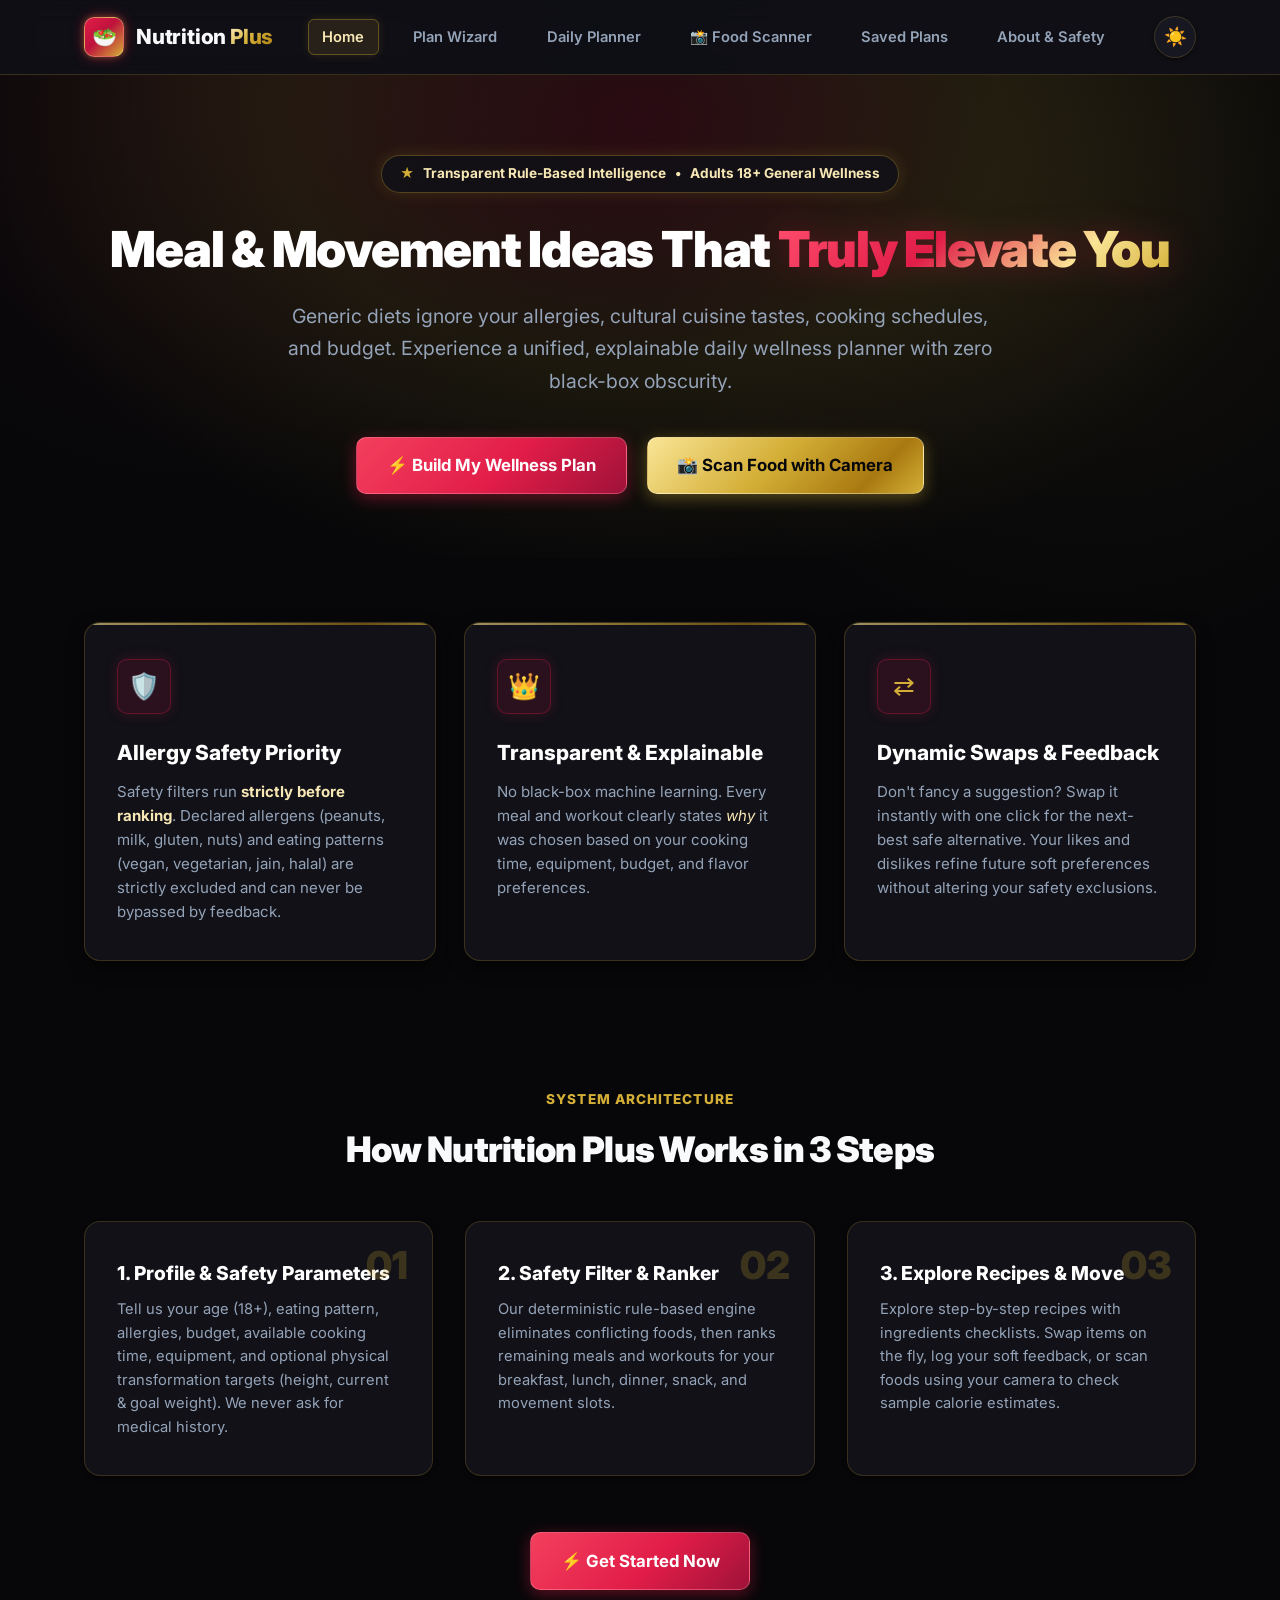
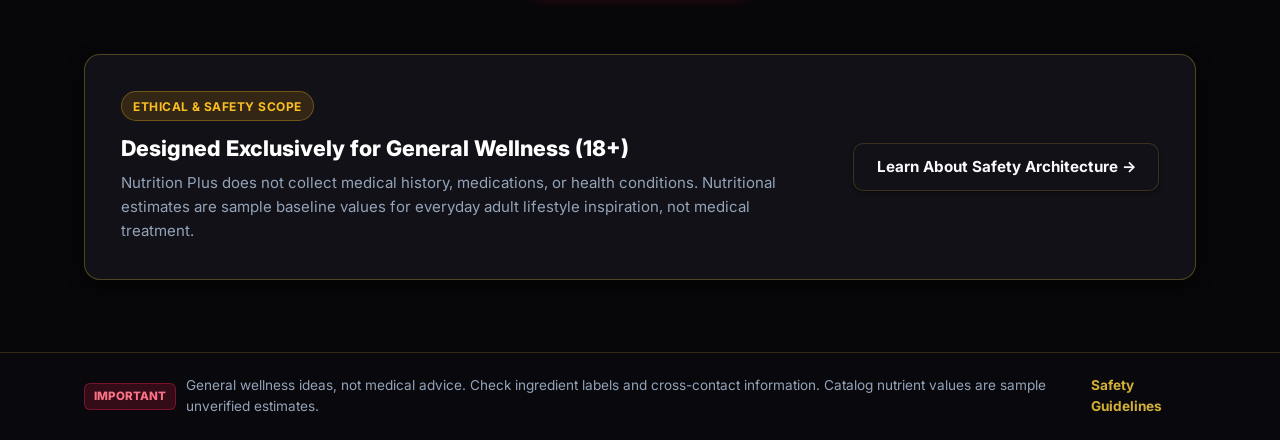
==== frontend/index.html @ f789b525 "Initial commit" ====
<!DOCTYPE html>
<html lang="en" data-theme="dark">
<head>
  <meta charset="UTF-8">
  <meta name="viewport" content="width=device-width, initial-scale=1.0">
  <meta name="description" content="Nutrition Plus: Luxury rule-based personalised nutrition and fitness recommendation system for adults 18+ general wellness.">
  <title>Nutrition Plus | AI-Based Nutrition & Fitness Recommendations</title>
  <script>
    // Immediate Theme Initialization (Prevents flash of light theme)
    (function() {
      var savedTheme = localStorage.getItem("nutrition_plus_theme") || "dark";
      document.documentElement.setAttribute("data-theme", savedTheme);
    })();
  </script>
  <link rel="stylesheet" href="css/styles.css">
  <link rel="stylesheet" href="css/responsive.css">
  <link rel="preconnect" href="https://fonts.googleapis.com">
  <link rel="preconnect" href="https://fonts.gstatic.com" crossorigin>
  <link href="https://fonts.googleapis.com/css2?family=Inter:wght@400;500;600;700;800;900&display=swap" rel="stylesheet">
</head>
<body>
  <!-- Header / Navigation -->
  <header class="navbar">
    <div class="container nav-container">
      <a href="index.html" class="logo-wrap">
        <div class="logo-badge">🥗</div>
        <span>Nutrition <span class="logo-text-accent">Plus</span></span>
      </a>

      <ul class="nav-links" id="nav-links">
        <li><a href="index.html" class="nav-link active">Home</a></li>
        <li><a href="profile.html" class="nav-link">Plan Wizard</a></li>
        <li><a href="results.html" class="nav-link">Daily Planner</a></li>
        <li><a href="scanner.html" class="nav-link">📸 Food Scanner</a></li>
        <li><a href="saved.html" class="nav-link">Saved Plans</a></li>
        <li><a href="about.html" class="nav-link">About & Safety</a></li>
      </ul>

      <div class="nav-actions">
        <button id="theme-toggle" class="btn-theme-toggle" onclick="window.toggleTheme && window.toggleTheme()" title="Toggle Night/Day Mode" aria-label="Toggle Night Mode">☀️</button>
        <button id="hamburger-btn" class="hamburger-btn" aria-label="Toggle navigation" aria-expanded="false">☰</button>
      </div>
    </div>
  </header>

  <main>
    <!-- Hero Section -->
    <section class="hero">
      <div class="container">
        <div class="hero-pill">
          <span style="color: var(--gold);">★</span>
          <span>Transparent Rule-Based Intelligence</span> • 
          <span style="color: var(--gold-light);">Adults 18+ General Wellness</span>
        </div>
        <h1 class="hero-title">
          Meal & Movement Ideas That <span>Truly Elevate You</span>
        </h1>
        <p class="hero-subtitle">
          Generic diets ignore your allergies, cultural cuisine tastes, cooking schedules, and budget. 
          Experience a unified, explainable daily wellness planner with zero black-box obscurity.
        </p>
        <div class="hero-cta-group">
          <a href="profile.html" class="btn btn-primary btn-lg" id="btn-hero-build">
            ⚡ Build My Wellness Plan
          </a>
          <a href="scanner.html" class="btn btn-accent btn-lg">
            📸 Scan Food with Camera
          </a>
        </div>
      </div>
    </section>

    <!-- Key Principles / Features Grid -->
    <section class="container">
      <div class="features-grid">
        <div class="feature-card">
          <div class="feature-icon">🛡️</div>
          <h2 class="feature-title">Allergy Safety Priority</h2>
          <p class="feature-desc">
            Safety filters run <strong style="color: var(--gold-light);">strictly before ranking</strong>. Declared allergens (peanuts, milk, gluten, nuts) 
            and eating patterns (vegan, vegetarian, jain, halal) are strictly excluded and can never be bypassed by feedback.
          </p>
        </div>

        <div class="feature-card">
          <div class="feature-icon">👑</div>
          <h2 class="feature-title">Transparent & Explainable</h2>
          <p class="feature-desc">
            No black-box machine learning. Every meal and workout clearly states <em style="color: var(--gold-light);">why</em> it was chosen 
            based on your cooking time, equipment, budget, and flavor preferences.
          </p>
        </div>

        <div class="feature-card">
          <div class="feature-icon">⇄</div>
          <h2 class="feature-title">Dynamic Swaps & Feedback</h2>
          <p class="feature-desc">
            Don't fancy a suggestion? Swap it instantly with one click for the next-best safe alternative. 
            Your likes and dislikes refine future soft preferences without altering your safety exclusions.
          </p>
        </div>
      </div>
    </section>

    <!-- How It Works Section -->
    <section class="how-it-works">
      <div class="container">
        <div class="section-tag">System Architecture</div>
        <h2 class="section-title">How Nutrition Plus Works in 3 Steps</h2>

        <div class="steps-grid">
          <div class="step-card">
            <span class="step-number">01</span>
            <h3 class="step-title">1. Profile & Safety Parameters</h3>
            <p class="step-desc">
              Tell us your age (18+), eating pattern, allergies, budget, available cooking time, equipment, 
              and optional physical transformation targets (height, current & goal weight). We never ask for medical history.
            </p>
          </div>

          <div class="step-card">
            <span class="step-number">02</span>
            <h3 class="step-title">2. Safety Filter & Ranker</h3>
            <p class="step-desc">
              Our deterministic rule-based engine eliminates conflicting foods, then ranks remaining meals and 
              workouts for your breakfast, lunch, dinner, snack, and movement slots.
            </p>
          </div>

          <div class="step-card">
            <span class="step-number">03</span>
            <h3 class="step-title">3. Explore Recipes & Move</h3>
            <p class="step-desc">
              Explore step-by-step recipes with ingredients checklists. Swap items on the fly, 
              log your soft feedback, or scan foods using your camera to check sample calorie estimates.
            </p>
          </div>
        </div>

        <div style="margin-top: 3.5rem;">
          <a href="profile.html" class="btn btn-primary btn-lg">⚡ Get Started Now</a>
        </div>
      </div>
    </section>

    <!-- Scope & Boundary Card -->
    <section class="container" style="margin-bottom: 4.5rem;">
      <div style="background: var(--bg-card); border: 1px solid var(--gold-border); border-radius: var(--radius-lg); padding: 2.25rem; display: flex; align-items: center; justify-content: space-between; flex-wrap: wrap; gap: 1.5rem; box-shadow: var(--shadow-md);">
        <div>
          <span class="badge badge-warning" style="margin-bottom: 0.6rem;">Ethical & Safety Scope</span>
          <h3 style="font-size: 1.35rem; font-weight: 800; margin-bottom: 0.35rem; color: #ffffff;">
            Designed Exclusively for General Wellness (18+)
          </h3>
          <p style="color: var(--text-muted); font-size: 0.94rem; max-width: 680px; line-height: 1.6;">
            Nutrition Plus does not collect medical history, medications, or health conditions. 
            Nutritional estimates are sample baseline values for everyday adult lifestyle inspiration, not medical treatment.
          </p>
        </div>
        <a href="about.html" class="btn btn-secondary">Learn About Safety Architecture →</a>
      </div>
    </section>
  </main>

  <!-- Persistent Mandatory Disclaimer Footer -->
  <footer class="disclaimer-banner">
    <div class="container disclaimer-content">
      <div class="disclaimer-text">
        <span class="disclaimer-badge">IMPORTANT</span>
        <span>General wellness ideas, not medical advice. Check ingredient labels and cross-contact information. Catalog nutrient values are sample unverified estimates.</span>
      </div>
      <div>
        <a href="about.html" style="color: var(--gold); text-decoration: none; font-weight: 700;">Safety Guidelines</a>
      </div>
    </div>
  </footer>

  <script type="module">
    import { initThemeToggle, initMobileNav } from "./js/utils.js";
    initThemeToggle();
    initMobileNav();
  </script>
</body>
</html>
---- frontend/css/styles.css ----
/* ==========================================================================
   Nutrition Plus - Luxury Dark & Royal Design System
   Palette: Obsidian Black, Crimson Red, and Metallic Old Gold
   WCAG 2.1 AA Compliant • High Performance • Attractive Visual Hierarchy
   ========================================================================== */

:root {
  /* ========================================================================
     DEFAULT: DARK / OBSIDIAN ROYAL MODE (Black, Red & Metallic Old Gold)
     ======================================================================== */
  --bg-main: #070709;             /* True deep obsidian black */
  --bg-card: #111117;             /* Rich dark carbon surface */
  --bg-subtle: #171722;           /* Layered surface */
  --bg-elevated: #1e1e2b;         /* Elevated modal / dropdown */
  --bg-glass: rgba(17, 17, 23, 0.88);

  --text-main: #f8fafc;           /* Crisp bright text */
  --text-muted: #94a3b8;          /* Slate 400 */
  --text-light: #64748b;          /* Slate 500 */
  --text-inverse: #070709;

  /* Red Accents (Ruby / Crimson) */
  --primary: #e11d48;             /* Vibrant crimson ruby */
  --primary-hover: #f43f5e;
  --primary-dark: #be123c;
  --primary-light: rgba(225, 29, 72, 0.16);
  --primary-glow: rgba(225, 29, 72, 0.38);
  --red-gradient: linear-gradient(135deg, #f43f5e 0%, #e11d48 55%, #9f1239 100%);

  /* Metallic Old Gold Accents (Antique / Burnished Imperial Gold) */
  --gold: #d4af37;                /* Authentic metallic old gold */
  --gold-light: #f7e7b4;          /* Champagne gold shimmer */
  --gold-dark: #997e33;           /* Burnished bronze gold */
  --gold-bg: rgba(212, 175, 55, 0.12);
  --gold-border: rgba(212, 175, 55, 0.32);
  --gold-glow: rgba(212, 175, 55, 0.28);
  --gold-gradient: linear-gradient(135deg, #fae596 0%, #d4af37 45%, #a87910 80%, #d4af37 100%);
  --gold-text-gradient: linear-gradient(135deg, #fff2c6 0%, #d4af37 50%, #aa7c11 100%);

  --accent: #d4af37;
  --accent-hover: #e5c158;
  --accent-light: rgba(212, 175, 55, 0.15);

  /* Hairline Borders */
  --border: rgba(212, 175, 55, 0.2);
  --border-subtle: rgba(255, 255, 255, 0.08);
  --border-focus: #d4af37;

  /* Status Colors */
  --success: #22c55e;
  --success-bg: rgba(34, 197, 94, 0.15);
  --warning: #f59e0b;
  --warning-bg: rgba(245, 158, 11, 0.15);
  --danger: #ef4444;
  --danger-bg: rgba(239, 68, 68, 0.15);
  --info: #38bdf8;
  --info-bg: rgba(56, 189, 248, 0.15);

  /* Typography */
  --font-sans: 'Inter', -apple-system, BlinkMacSystemFont, 'Segoe UI', Roboto, Helvetica, Arial, sans-serif;
  --font-mono: ui-monospace, SFMono-Regular, Menlo, Monaco, Consolas, monospace;

  /* Shadows & Glows */
  --shadow-sm: 0 2px 4px rgba(0, 0, 0, 0.4);
  --shadow-md: 0 6px 16px rgba(0, 0, 0, 0.55), 0 0 1px rgba(212, 175, 55, 0.2);
  --shadow-lg: 0 12px 28px rgba(0, 0, 0, 0.7), 0 0 15px rgba(225, 29, 72, 0.15);
  --shadow-xl: 0 20px 40px rgba(0, 0, 0, 0.8), 0 0 25px rgba(212, 175, 55, 0.18);

  --radius-sm: 6px;
  --radius-md: 10px;
  --radius-lg: 16px;
  --radius-full: 9999px;

  --transition-fast: 0.15s ease;
  --transition-normal: 0.25s ease;
}

/* ========================================================================
   LIGHT / ROYAL ALABASTER MODE (Toggle state)
   ======================================================================== */
[data-theme="light"] {
  --bg-main: #f8f6f0;             /* Alabaster cream */
  --bg-card: #ffffff;
  --bg-subtle: #f1ebe1;           /* Warm champagne mist */
  --bg-elevated: #ffffff;
  --bg-glass: rgba(255, 255, 255, 0.92);

  --text-main: #0f1015;           /* Obsidian black text */
  --text-muted: #57534e;          /* Warm stone gray */
  --text-light: #78716c;
  --text-inverse: #ffffff;

  --primary: #dc2626;             /* Crimson red */
  --primary-hover: #b91c1c;
  --primary-dark: #991b1b;
  --primary-light: #fee2e2;
  --primary-glow: rgba(220, 38, 38, 0.22);
  --red-gradient: linear-gradient(135deg, #ef4444 0%, #dc2626 55%, #991b1b 100%);

  --gold: #997e33;                /* Antique bronze gold */
  --gold-light: #fbf5e5;
  --gold-dark: #6e581c;
  --gold-bg: rgba(153, 126, 51, 0.1);
  --gold-border: rgba(153, 126, 51, 0.35);
  --gold-glow: rgba(153, 126, 51, 0.2);
  --gold-gradient: linear-gradient(135deg, #dfc067 0%, #997e33 60%, #6e581c 100%);
  --gold-text-gradient: linear-gradient(135deg, #b8860b 0%, #997e33 60%, #6e581c 100%);

  --accent: #997e33;
  --accent-hover: #806822;
  --accent-light: rgba(153, 126, 51, 0.12);

  --border: rgba(153, 126, 51, 0.25);
  --border-subtle: #e5e0d3;
  --border-focus: #997e33;

  --shadow-sm: 0 1px 3px rgba(0, 0, 0, 0.08);
  --shadow-md: 0 4px 12px rgba(0, 0, 0, 0.08), 0 0 1px rgba(153, 126, 51, 0.2);
  --shadow-lg: 0 10px 24px rgba(0, 0, 0, 0.1);
}

/* Base Resets */
*, *::before, *::after {
  box-sizing: border-box;
  margin: 0;
  padding: 0;
}

html {
  font-size: 16px;
  scroll-behavior: smooth;
  background-color: var(--bg-main);
}

body {
  font-family: var(--font-sans);
  background-color: var(--bg-main);
  color: var(--text-main);
  line-height: 1.6;
  min-height: 100vh;
  display: flex;
  flex-direction: column;
  transition: background-color var(--transition-normal), color var(--transition-normal);
  background-image: 
    radial-gradient(circle at 15% 10%, rgba(225, 29, 72, 0.05), transparent 30%),
    radial-gradient(circle at 85% 25%, rgba(212, 175, 55, 0.05), transparent 35%);
  background-attachment: fixed;
}

/* Accessibility */
:focus-visible {
  outline: 2px solid var(--gold);
  outline-offset: 3px;
}

@media (prefers-reduced-motion: reduce) {
  * {
    animation-duration: 0.01ms !important;
    animation-iteration-count: 1 !important;
    transition-duration: 0.01ms !important;
  }
}

/* Layout Container */
.container {
  width: 100%;
  max-width: 1160px;
  margin: 0 auto;
  padding: 0 1.5rem;
}

/* ==========================================================================
   Navigation Bar (Obsidian Glass + Old Gold Hairline)
   ========================================================================== */
.navbar {
  position: sticky;
  top: 0;
  z-index: 100;
  background: var(--bg-glass);
  border-bottom: 1px solid var(--border);
  backdrop-filter: blur(14px);
  -webkit-backdrop-filter: blur(14px);
}

.nav-container {
  display: flex;
  align-items: center;
  justify-content: space-between;
  height: 4.6rem;
}

.logo-wrap {
  display: flex;
  align-items: center;
  gap: 0.75rem;
  text-decoration: none;
  color: var(--text-main);
  font-weight: 800;
  font-size: 1.3rem;
  letter-spacing: -0.01em;
}

.logo-badge {
  background: linear-gradient(135deg, #e11d48 0%, #be123c 45%, #d4af37 100%);
  color: #ffffff;
  width: 2.5rem;
  height: 2.5rem;
  border-radius: var(--radius-md);
  display: flex;
  align-items: center;
  justify-content: center;
  font-size: 1.25rem;
  box-shadow: 0 0 14px rgba(225, 29, 72, 0.45), 0 0 6px rgba(212, 175, 55, 0.4);
  border: 1px solid rgba(250, 229, 150, 0.4);
}

.logo-text-accent {
  background: var(--gold-text-gradient);
  -webkit-background-clip: text;
  -webkit-text-fill-color: transparent;
}

.nav-links {
  display: flex;
  align-items: center;
  gap: 1.25rem;
  list-style: none;
}

.nav-link {
  text-decoration: none;
  color: var(--text-muted);
  font-weight: 600;
  font-size: 0.92rem;
  padding: 0.5rem 0.85rem;
  border-radius: var(--radius-sm);
  border: 1px solid transparent;
  transition: all var(--transition-fast);
}

.nav-link:hover {
  color: #ffffff;
  background: rgba(225, 29, 72, 0.12);
  border-color: rgba(225, 29, 72, 0.25);
}

.nav-link.active {
  color: var(--gold-light);
  background: rgba(212, 175, 55, 0.12);
  border-color: rgba(212, 175, 55, 0.35);
  box-shadow: 0 0 10px rgba(212, 175, 55, 0.15);
}

.nav-actions {
  display: flex;
  align-items: center;
  gap: 0.75rem;
}

.btn-theme-toggle {
  background: var(--bg-subtle);
  border: 1px solid var(--border);
  color: var(--gold);
  width: 2.6rem;
  height: 2.6rem;
  border-radius: var(--radius-full);
  display: flex;
  align-items: center;
  justify-content: center;
  cursor: pointer;
  font-size: 1.15rem;
  transition: all var(--transition-fast);
  box-shadow: var(--shadow-sm);
}

.btn-theme-toggle:hover {
  transform: scale(1.08);
  border-color: var(--gold);
  background: var(--gold-bg);
  box-shadow: 0 0 14px var(--gold-glow);
}

.hamburger-btn {
  display: none;
  background: none;
  border: none;
  color: var(--text-main);
  font-size: 1.7rem;
  cursor: pointer;
}

/* ==========================================================================
   Buttons (Crimson Red Primary & Metallic Old Gold Accent)
   ========================================================================== */
.btn {
  display: inline-flex;
  align-items: center;
  justify-content: center;
  gap: 0.55rem;
  font-family: inherit;
  font-size: 0.95rem;
  font-weight: 700;
  padding: 0.7rem 1.4rem;
  border-radius: var(--radius-md);
  border: 1px solid transparent;
  cursor: pointer;
  text-decoration: none;
  transition: all var(--transition-fast);
  white-space: nowrap;
}

.btn:disabled {
  opacity: 0.5;
  cursor: not-allowed;
  filter: grayscale(0.5);
}

/* Primary Button: Glowing Crimson Red */
.btn-primary {
  background: var(--red-gradient);
  color: #ffffff;
  border: 1px solid rgba(255, 255, 255, 0.2);
  box-shadow: 0 4px 16px rgba(225, 29, 72, 0.42), 0 1px 3px rgba(0, 0, 0, 0.3);
}

.btn-primary:hover:not(:disabled) {
  background: linear-gradient(135deg, #fb7185 0%, #e11d48 55%, #be123c 100%);
  box-shadow: 0 6px 22px rgba(225, 29, 72, 0.58), 0 0 10px rgba(225, 29, 72, 0.4);
  transform: translateY(-2px);
}

/* Accent Button: Burnished Metallic Old Gold */
.btn-accent {
  background: var(--gold-gradient);
  color: #070709;
  border: 1px solid rgba(255, 255, 255, 0.3);
  box-shadow: 0 4px 16px rgba(212, 175, 55, 0.38);
}

.btn-accent:hover:not(:disabled) {
  background: linear-gradient(135deg, #fff2c6 0%, #fae596 45%, #d4af37 100%);
  box-shadow: 0 6px 22px rgba(212, 175, 55, 0.55), 0 0 12px rgba(212, 175, 55, 0.4);
  transform: translateY(-2px);
}

/* Secondary Button: Dark Obsidian with Gold Hairline */
.btn-secondary {
  background: var(--bg-card);
  color: var(--text-main);
  border: 1px solid var(--border);
  box-shadow: var(--shadow-sm);
}

.btn-secondary:hover:not(:disabled) {
  background: var(--bg-subtle);
  border-color: var(--gold);
  color: var(--gold-light);
  transform: translateY(-1px);
}

/* Outline Button */
.btn-outline {
  background: transparent;
  color: var(--gold);
  border: 1px solid var(--gold);
}

.btn-outline:hover:not(:disabled) {
  background: var(--gold-bg);
  color: #ffffff;
  border-color: var(--gold-light);
  box-shadow: 0 0 12px var(--gold-glow);
}

.btn-sm {
  padding: 0.45rem 0.85rem;
  font-size: 0.85rem;
  border-radius: var(--radius-sm);
}

.btn-lg {
  padding: 0.9rem 1.85rem;
  font-size: 1.05rem;
  border-radius: var(--radius-md);
}

/* ==========================================================================
   Badges, Pills, and Highlights
   ========================================================================== */
.badge {
  display: inline-flex;
  align-items: center;
  gap: 0.35rem;
  font-size: 0.75rem;
  font-weight: 700;
  text-transform: uppercase;
  letter-spacing: 0.04em;
  padding: 0.28rem 0.7rem;
  border-radius: var(--radius-full);
}

.badge-primary { 
  background: rgba(225, 29, 72, 0.16); 
  color: #fb7185; 
  border: 1px solid rgba(225, 29, 72, 0.35); 
}

.badge-gold {
  background: var(--gold-bg);
  color: var(--gold-light);
  border: 1px solid var(--gold-border);
}

.badge-success { 
  background: var(--success-bg); 
  color: #4ade80; 
  border: 1px solid rgba(74, 222, 128, 0.3); 
}

.badge-warning { 
  background: var(--warning-bg); 
  color: #fbbf24; 
  border: 1px solid rgba(251, 191, 36, 0.3); 
}

.badge-danger { 
  background: var(--danger-bg); 
  color: #f87171; 
  border: 1px solid rgba(248, 113, 113, 0.3); 
}

.badge-neutral { 
  background: var(--bg-subtle); 
  color: var(--text-muted); 
  border: 1px solid var(--border); 
}

/* ==========================================================================
   Hero Section (Landing Page)
   ========================================================================== */
.hero {
  padding: 5rem 0 4rem;
  text-align: center;
  position: relative;
  overflow: hidden;
  background: radial-gradient(ellipse at 50% 10%, rgba(225, 29, 72, 0.16) 0%, rgba(212, 175, 55, 0.1) 40%, transparent 75%);
}

.hero-pill {
  display: inline-flex;
  align-items: center;
  gap: 0.55rem;
  background: rgba(17, 17, 23, 0.85);
  border: 1px solid var(--gold-border);
  padding: 0.45rem 1.15rem;
  border-radius: var(--radius-full);
  font-size: 0.85rem;
  font-weight: 700;
  color: var(--gold-light);
  margin-bottom: 1.75rem;
  box-shadow: 0 0 16px rgba(212, 175, 55, 0.16);
  backdrop-filter: blur(8px);
}

.hero-title {
  font-size: 3.1rem;
  font-weight: 900;
  line-height: 1.15;
  margin-bottom: 1.4rem;
  letter-spacing: -0.025em;
  color: #ffffff;
}

.hero-title span {
  background: linear-gradient(135deg, #ff4d6d 0%, #e11d48 40%, #fae596 75%, #d4af37 100%);
  -webkit-background-clip: text;
  -webkit-text-fill-color: transparent;
  filter: drop-shadow(0 0 16px rgba(225, 29, 72, 0.3));
}

.hero-subtitle {
  font-size: 1.22rem;
  color: var(--text-muted);
  max-width: 720px;
  margin: 0 auto 2.5rem;
  line-height: 1.65;
}

.hero-cta-group {
  display: flex;
  align-items: center;
  justify-content: center;
  gap: 1.25rem;
  flex-wrap: wrap;
}

/* ==========================================================================
   Feature Cards Grid (Black & Gold Trim)
   ========================================================================== */
.features-grid {
  display: grid;
  grid-template-columns: repeat(3, 1fr);
  gap: 1.75rem;
  margin: 4rem 0;
}

.feature-card {
  background: var(--bg-card);
  border: 1px solid var(--border);
  border-radius: var(--radius-lg);
  padding: 2.25rem 2rem;
  box-shadow: var(--shadow-md);
  transition: all var(--transition-normal);
  position: relative;
  overflow: hidden;
}

.feature-card::before {
  content: '';
  position: absolute;
  top: 0;
  left: 0;
  right: 0;
  height: 2px;
  background: var(--gold-gradient);
  opacity: 0.6;
}

.feature-card:hover {
  transform: translateY(-5px);
  border-color: var(--gold);
  box-shadow: var(--shadow-xl), 0 0 20px rgba(225, 29, 72, 0.18);
}

.feature-icon {
  width: 3.4rem;
  height: 3.4rem;
  background: rgba(225, 29, 72, 0.12);
  border: 1px solid rgba(225, 29, 72, 0.3);
  color: var(--gold);
  border-radius: var(--radius-md);
  display: flex;
  align-items: center;
  justify-content: center;
  font-size: 1.6rem;
  margin-bottom: 1.4rem;
  box-shadow: 0 0 14px rgba(225, 29, 72, 0.2);
}

.feature-title {
  font-size: 1.3rem;
  font-weight: 800;
  margin-bottom: 0.65rem;
  color: #ffffff;
}

.feature-desc {
  color: var(--text-muted);
  font-size: 0.94rem;
  line-height: 1.6;
}

/* ==========================================================================
   How It Works Section
   ========================================================================== */
.how-it-works {
  padding: 4rem 0;
  text-align: center;
}

.section-tag {
  font-size: 0.85rem;
  font-weight: 800;
  text-transform: uppercase;
  color: var(--gold);
  letter-spacing: 0.08em;
  margin-bottom: 0.6rem;
}

.section-title {
  font-size: 2.2rem;
  font-weight: 900;
  margin-bottom: 2.75rem;
  letter-spacing: -0.02em;
}

.steps-grid {
  display: grid;
  grid-template-columns: repeat(3, 1fr);
  gap: 2rem;
  text-align: left;
}

.step-card {
  background: var(--bg-card);
  border: 1px solid var(--border);
  border-radius: var(--radius-lg);
  padding: 2.25rem 2rem;
  position: relative;
  box-shadow: var(--shadow-sm);
  transition: all var(--transition-fast);
}

.step-card:hover {
  border-color: var(--gold);
  transform: translateY(-3px);
  box-shadow: var(--shadow-md);
}

.step-number {
  position: absolute;
  top: 1.5rem;
  right: 1.5rem;
  font-size: 2.4rem;
  font-weight: 900;
  color: rgba(212, 175, 55, 0.22);
  line-height: 1;
}

.step-title {
  font-size: 1.2rem;
  font-weight: 800;
  margin-bottom: 0.6rem;
  color: #ffffff;
}

.step-desc {
  color: var(--text-muted);
  font-size: 0.92rem;
  line-height: 1.6;
}

/* ==========================================================================
   Wizard Stepper Progress Bar
   ========================================================================== */
.wizard-header {
  margin: 3rem 0 2rem;
  text-align: center;
}

.stepper-nav {
  display: flex;
  justify-content: space-between;
  align-items: center;
  position: relative;
  max-width: 620px;
  margin: 0 auto 3rem;
}

.stepper-progress-bg {
  position: absolute;
  top: 50%;
  left: 0;
  right: 0;
  height: 4px;
  background: rgba(255, 255, 255, 0.08);
  transform: translateY(-50%);
  z-index: 1;
  border-radius: var(--radius-full);
}

.stepper-progress-fill {
  position: absolute;
  top: 50%;
  left: 0;
  height: 4px;
  background: var(--red-gradient);
  box-shadow: 0 0 12px rgba(225, 29, 72, 0.6);
  transform: translateY(-50%);
  z-index: 2;
  transition: width var(--transition-normal);
  border-radius: var(--radius-full);
}

.step-dot {
  position: relative;
  z-index: 3;
  width: 2.4rem;
  height: 2.4rem;
  border-radius: var(--radius-full);
  background: var(--bg-card);
  border: 2px solid var(--border);
  display: flex;
  align-items: center;
  justify-content: center;
  font-size: 0.9rem;
  font-weight: 800;
  color: var(--text-muted);
  transition: all var(--transition-fast);
}

.step-dot.active {
  border-color: var(--gold);
  background: var(--primary);
  color: #ffffff;
  box-shadow: 0 0 0 4px rgba(225, 29, 72, 0.3), 0 0 12px var(--gold-glow);
}

.step-dot.completed {
  border-color: var(--gold);
  background: var(--gold-gradient);
  color: #070709;
}

/* ==========================================================================
   Forms & Selection Elements
   ========================================================================== */
.form-card {
  background: var(--bg-card);
  border: 1px solid var(--border);
  border-radius: var(--radius-lg);
  padding: 2.75rem;
  max-width: 740px;
  margin: 0 auto 3.5rem;
  box-shadow: var(--shadow-lg);
  position: relative;
}

.form-step {
  display: none;
}
.form-step.active {
  display: block;
}

.form-step-title {
  font-size: 1.6rem;
  font-weight: 800;
  margin-bottom: 0.4rem;
  color: #ffffff;
}

.form-step-subtitle {
  color: var(--text-muted);
  font-size: 0.95rem;
  margin-bottom: 2rem;
}

.form-group {
  margin-bottom: 1.75rem;
}

.form-label {
  display: block;
  font-weight: 700;
  font-size: 0.92rem;
  margin-bottom: 0.5rem;
  color: #ffffff;
}

.form-hint {
  font-size: 0.82rem;
  color: var(--text-muted);
  margin-top: 0.35rem;
}

.form-control {
  width: 100%;
  padding: 0.8rem 1.1rem;
  font-family: inherit;
  font-size: 0.95rem;
  border: 1px solid var(--border);
  border-radius: var(--radius-md);
  background: var(--bg-subtle);
  color: #ffffff;
  transition: all var(--transition-fast);
}

.form-control:focus {
  border-color: var(--gold);
  box-shadow: 0 0 0 3px rgba(212, 175, 55, 0.25);
  background: var(--bg-card);
}

/* Radio Selection Cards */
.selection-grid {
  display: grid;
  grid-template-columns: repeat(auto-fit, minmax(130px, 1fr));
  gap: 0.85rem;
}

.selection-card {
  position: relative;
  border: 1px solid var(--border);
  border-radius: var(--radius-md);
  padding: 1.1rem 0.85rem;
  text-align: center;
  cursor: pointer;
  background: var(--bg-subtle);
  transition: all var(--transition-fast);
}

.selection-card:hover {
  border-color: var(--gold);
  background: rgba(212, 175, 55, 0.08);
}

.selection-card input[type="radio"],
.selection-card input[type="checkbox"] {
  position: absolute;
  opacity: 0;
  pointer-events: none;
}

.selection-card.selected {
  border-color: var(--gold);
  background: rgba(225, 29, 72, 0.14);
  box-shadow: 0 0 0 2px var(--gold), 0 0 14px rgba(225, 29, 72, 0.25);
}

.selection-card-icon {
  font-size: 1.5rem;
  margin-bottom: 0.35rem;
}

.selection-card-label {
  font-weight: 700;
  font-size: 0.9rem;
  color: #ffffff;
}

/* Chips Selection */
.chip-group {
  display: flex;
  flex-wrap: wrap;
  gap: 0.55rem;
}

.chip {
  display: inline-flex;
  align-items: center;
  gap: 0.45rem;
  padding: 0.55rem 0.95rem;
  border: 1px solid var(--border);
  border-radius: var(--radius-full);
  background: var(--bg-subtle);
  color: var(--text-main);
  font-size: 0.88rem;
  font-weight: 600;
  cursor: pointer;
  user-select: none;
  transition: all var(--transition-fast);
}

.chip:hover {
  border-color: var(--gold);
  color: var(--gold-light);
}

.chip.selected {
  background: var(--red-gradient);
  color: #ffffff;
  border-color: rgba(250, 229, 150, 0.4);
  box-shadow: 0 0 12px rgba(225, 29, 72, 0.4);
}

.chip input {
  display: none;
}

/* Sliders */
.slider-wrap {
  display: flex;
  align-items: center;
  gap: 1.25rem;
}

.slider-control {
  flex: 1;
  height: 6px;
  border-radius: var(--radius-full);
  background: var(--bg-subtle);
  outline: none;
  cursor: pointer;
  accent-color: var(--primary);
}

.slider-val-badge {
  min-width: 4.5rem;
  text-align: center;
  font-weight: 800;
  font-size: 1rem;
  color: var(--gold-light);
  background: var(--gold-bg);
  border: 1px solid var(--gold-border);
  padding: 0.4rem 0.75rem;
  border-radius: var(--radius-sm);
  box-shadow: 0 0 10px rgba(212, 175, 55, 0.15);
}

.form-actions {
  display: flex;
  justify-content: space-between;
  align-items: center;
  margin-top: 2.25rem;
  padding-top: 1.75rem;
  border-top: 1px solid var(--border);
}

/* ==========================================================================
   Recommendation Results Page
   ========================================================================== */
.results-header {
  padding: 3rem 0 1.75rem;
  display: flex;
  justify-content: space-between;
  align-items: flex-start;
  flex-wrap: wrap;
  gap: 1.5rem;
}

.results-meta {
  max-width: 680px;
}

.results-actions {
  display: flex;
  gap: 0.85rem;
  flex-wrap: wrap;
}

.planner-section {
  margin-bottom: 4rem;
}

.planner-section-title {
  font-size: 1.7rem;
  font-weight: 900;
  margin-bottom: 0.45rem;
  display: flex;
  align-items: center;
  gap: 0.65rem;
  color: #ffffff;
}

.planner-section-desc {
  color: var(--text-muted);
  font-size: 0.96rem;
  margin-bottom: 1.75rem;
}

/* Cards Grid */
.reco-grid {
  display: grid;
  grid-template-columns: repeat(auto-fit, minmax(285px, 1fr));
  gap: 1.75rem;
}

.reco-card {
  background: var(--bg-card);
  border: 1px solid var(--border);
  border-radius: var(--radius-lg);
  padding: 1.75rem;
  box-shadow: var(--shadow-md);
  display: flex;
  flex-direction: column;
  transition: all var(--transition-fast);
  position: relative;
  overflow: hidden;
}

.reco-card:hover {
  transform: translateY(-4px);
  border-color: var(--gold);
  box-shadow: var(--shadow-xl), 0 0 20px rgba(225, 29, 72, 0.16);
}

.card-slot-header {
  display: flex;
  justify-content: space-between;
  align-items: center;
  margin-bottom: 0.85rem;
}

.slot-tag {
  font-size: 0.76rem;
  font-weight: 800;
  text-transform: uppercase;
  color: var(--gold-light);
  background: var(--gold-bg);
  border: 1px solid var(--gold-border);
  padding: 0.22rem 0.65rem;
  border-radius: var(--radius-sm);
  letter-spacing: 0.04em;
}

.score-badge {
  font-weight: 800;
  font-size: 0.9rem;
  color: var(--gold);
  text-shadow: 0 0 10px rgba(212, 175, 55, 0.4);
}

.reco-name {
  font-size: 1.25rem;
  font-weight: 800;
  line-height: 1.3;
  margin-bottom: 0.55rem;
  color: #ffffff;
}

.reco-tags {
  display: flex;
  flex-wrap: wrap;
  gap: 0.45rem;
  margin-bottom: 1rem;
}

.reco-desc {
  color: var(--text-muted);
  font-size: 0.89rem;
  line-height: 1.5;
  margin-bottom: 1.15rem;
}

.reason-box {
  background: var(--bg-subtle);
  border-left: 3px solid var(--gold);
  border-radius: 0 var(--radius-sm) var(--radius-sm) 0;
  padding: 0.85rem 1rem;
  font-size: 0.84rem;
  color: var(--text-muted);
  line-height: 1.5;
  margin-bottom: 1.25rem;
}

.reason-box strong {
  color: var(--gold-light);
  display: block;
  margin-bottom: 0.25rem;
  font-size: 0.86rem;
}

.card-actions {
  display: flex;
  align-items: center;
  justify-content: space-between;
  margin-top: auto;
  padding-top: 1.1rem;
  border-top: 1px solid var(--border);
  gap: 0.5rem;
}

.icon-btn-group {
  display: flex;
  gap: 0.4rem;
}

.icon-btn {
  background: var(--bg-subtle);
  border: 1px solid var(--border);
  color: var(--text-muted);
  width: 2.2rem;
  height: 2.2rem;
  border-radius: var(--radius-sm);
  display: flex;
  align-items: center;
  justify-content: center;
  cursor: pointer;
  font-size: 0.95rem;
  transition: all var(--transition-fast);
}

.icon-btn:hover {
  background: var(--gold-bg);
  color: var(--gold);
  border-color: var(--gold);
}

.icon-btn.active-like {
  background: var(--success-bg);
  color: #4ade80;
  border-color: #4ade80;
}

.icon-btn.active-dislike {
  background: var(--danger-bg);
  color: #f87171;
  border-color: #f87171;
}

/* ==========================================================================
   Modals (Obsidian Glass + Gold Hairline)
   ========================================================================== */
.modal-backdrop {
  position: fixed;
  inset: 0;
  background: rgba(0, 0, 0, 0.82);
  backdrop-filter: blur(8px);
  z-index: 999;
  display: none;
  align-items: center;
  justify-content: center;
  padding: 1.5rem;
}

.modal-backdrop.active {
  display: flex;
}

.modal-dialog {
  background: var(--bg-card);
  border: 1px solid var(--gold-border);
  border-radius: var(--radius-lg);
  width: 100%;
  max-width: 660px;
  max-height: 86vh;
  display: flex;
  flex-direction: column;
  box-shadow: var(--shadow-xl), 0 0 35px rgba(212, 175, 55, 0.2);
  overflow: hidden;
  animation: modalPop var(--transition-fast);
}

@keyframes modalPop {
  from { opacity: 0; transform: scale(0.96); }
  to { opacity: 1; transform: scale(1); }
}

.modal-header {
  padding: 1.35rem 1.75rem;
  border-bottom: 1px solid var(--border);
  display: flex;
  align-items: center;
  justify-content: space-between;
}

.modal-title {
  font-size: 1.35rem;
  font-weight: 800;
  color: #ffffff;
}

.modal-close-btn {
  background: none;
  border: none;
  font-size: 1.6rem;
  color: var(--text-muted);
  cursor: pointer;
  line-height: 1;
  transition: color var(--transition-fast);
}
.modal-close-btn:hover {
  color: var(--gold);
}

.modal-body {
  padding: 1.75rem;
  overflow-y: auto;
}

.modal-footer {
  padding: 1.1rem 1.75rem;
  border-top: 1px solid var(--border);
  display: flex;
  justify-content: flex-end;
  gap: 0.75rem;
}

.recipe-section-title {
  font-size: 1.1rem;
  font-weight: 800;
  margin: 1.4rem 0 0.7rem;
  color: var(--gold-light);
}

.ingredient-checklist {
  list-style: none;
  display: grid;
  grid-template-columns: 1fr;
  gap: 0.45rem;
}

.ingredient-item {
  display: flex;
  align-items: center;
  gap: 0.65rem;
  font-size: 0.92rem;
  padding: 0.4rem 0.6rem;
  border-radius: var(--radius-sm);
  background: var(--bg-subtle);
  border: 1px solid rgba(255, 255, 255, 0.04);
}

.ingredient-item input[type="checkbox"] {
  accent-color: var(--primary);
  width: 1.1rem;
  height: 1.1rem;
}

.recipe-steps-list {
  padding-left: 1.35rem;
  font-size: 0.92rem;
  line-height: 1.65;
}

.recipe-steps-list li {
  margin-bottom: 0.65rem;
}

.chef-tip-box {
  background: rgba(212, 175, 55, 0.1);
  border-left: 3px solid var(--gold);
  color: var(--gold-light);
  padding: 0.85rem 1.1rem;
  border-radius: 0 var(--radius-sm) var(--radius-sm) 0;
  font-size: 0.88rem;
  margin-top: 1.35rem;
}

/* ==========================================================================
   Nutrition & Macros Meter
   ========================================================================== */
.macro-grid {
  display: grid;
  grid-template-columns: repeat(4, 1fr);
  gap: 0.85rem;
  margin-bottom: 1.35rem;
  text-align: center;
}

.macro-box {
  background: var(--bg-subtle);
  border: 1px solid var(--border);
  border-radius: var(--radius-md);
  padding: 0.7rem 0.5rem;
}

.macro-val {
  font-weight: 900;
  font-size: 1.25rem;
  color: var(--gold);
}

.macro-lbl {
  font-size: 0.72rem;
  color: var(--text-muted);
  text-transform: uppercase;
  font-weight: 700;
}

/* ==========================================================================
   Camera Scanner Viewfinder (Dual Laser Effect)
   ========================================================================== */
.scanner-card {
  background: var(--bg-card);
  border: 1px solid var(--gold-border);
  border-radius: var(--radius-lg);
  padding: 2.25rem;
  max-width: 800px;
  margin: 2rem auto;
  box-shadow: var(--shadow-xl);
}

.viewfinder-wrap {
  position: relative;
  width: 100%;
  max-width: 520px;
  height: 350px;
  margin: 1.35rem auto;
  border-radius: var(--radius-md);
  overflow: hidden;
  background: #000000;
  display: flex;
  align-items: center;
  justify-content: center;
  border: 1px solid var(--gold-border);
}

.scanner-video {
  width: 100%;
  height: 100%;
  object-fit: cover;
}

.scanner-overlay {
  position: absolute;
  inset: 22px;
  border: 2px dashed rgba(212, 175, 55, 0.8);
  border-radius: var(--radius-md);
  pointer-events: none;
  box-shadow: 0 0 0 9999px rgba(0, 0, 0, 0.5);
}

.scanner-laser {
  position: absolute;
  top: 0;
  left: 0;
  right: 0;
  height: 3px;
  background: linear-gradient(90deg, transparent, #e11d48, #d4af37, #e11d48, transparent);
  box-shadow: 0 0 16px 3px rgba(225, 29, 72, 0.8);
  animation: scanLaser 2.2s infinite ease-in-out;
}

@keyframes scanLaser {
  0% { top: 10%; opacity: 0.4; }
  50% { top: 90%; opacity: 1; }
  100% { top: 10%; opacity: 0.4; }
}

.upload-dropzone {
  border: 2px dashed var(--border);
  border-radius: var(--radius-md);
  padding: 2.75rem 1.5rem;
  text-align: center;
  cursor: pointer;
  background: var(--bg-subtle);
  transition: all var(--transition-fast);
}

.upload-dropzone:hover, .upload-dropzone.dragover {
  border-color: var(--gold);
  background: rgba(212, 175, 55, 0.08);
}

/* ==========================================================================
   Transformation Summary Card
   ========================================================================== */
.transformation-card {
  background: linear-gradient(135deg, #111117 0%, #1a1722 50%, #16131c 100%);
  border: 1px solid var(--gold-border);
  border-radius: var(--radius-lg);
  padding: 1.75rem;
  margin-bottom: 2.75rem;
  display: flex;
  align-items: center;
  justify-content: space-between;
  flex-wrap: wrap;
  gap: 1.5rem;
  box-shadow: var(--shadow-md), 0 0 20px rgba(212, 175, 55, 0.12);
}

.transform-stat-group {
  display: flex;
  gap: 1.75rem;
  flex-wrap: wrap;
}

.transform-stat {
  display: flex;
  flex-direction: column;
}

.transform-stat-val {
  font-size: 1.55rem;
  font-weight: 900;
  color: var(--gold);
  text-shadow: 0 0 10px rgba(212, 175, 55, 0.35);
}

.transform-stat-lbl {
  font-size: 0.78rem;
  color: var(--text-muted);
  text-transform: uppercase;
  font-weight: 700;
}

/* ==========================================================================
   Toasts & Alerts
   ========================================================================== */
.toast-container {
  position: fixed;
  bottom: 2rem;
  right: 2rem;
  z-index: 10000;
  display: flex;
  flex-direction: column;
  gap: 0.75rem;
  pointer-events: none;
}

.toast {
  background: #181824;
  color: #ffffff;
  border: 1px solid var(--border);
  box-shadow: var(--shadow-xl);
  padding: 0.85rem 1.4rem;
  border-radius: var(--radius-md);
  font-size: 0.92rem;
  font-weight: 600;
  display: flex;
  align-items: center;
  gap: 0.75rem;
  pointer-events: auto;
  animation: toastSlide var(--transition-fast);
}

@keyframes toastSlide {
  from { opacity: 0; transform: translateY(12px); }
  to { opacity: 1; transform: translateY(0); }
}

.toast-success { border-left: 4px solid var(--success); }
.toast-error { border-left: 4px solid var(--danger); }
.toast-info { border-left: 4px solid var(--gold); }

/* Skeleton Loader */
.skeleton {
  background: linear-gradient(90deg, #151520 25%, #242436 50%, #151520 75%);
  background-size: 200% 100%;
  animation: skeletonPulse 1.5s infinite;
  border-radius: var(--radius-sm);
}

@keyframes skeletonPulse {
  0% { background-position: 200% 0; }
  100% { background-position: -200% 0; }
}

/* ==========================================================================
   Disclaimer Banner Footer
   ========================================================================== */
.disclaimer-banner {
  background: #09090d;
  border-top: 1px solid var(--border);
  padding: 1.35rem 0;
  margin-top: auto;
  font-size: 0.85rem;
  color: var(--text-muted);
}

.disclaimer-content {
  display: flex;
  align-items: center;
  justify-content: space-between;
  gap: 1rem;
}

.disclaimer-text {
  display: flex;
  align-items: center;
  gap: 0.65rem;
}

.disclaimer-badge {
  background: rgba(225, 29, 72, 0.2);
  color: #fb7185;
  border: 1px solid rgba(225, 29, 72, 0.4);
  font-weight: 800;
  font-size: 0.72rem;
  padding: 0.22rem 0.55rem;
  border-radius: var(--radius-sm);
  white-space: nowrap;
}

/* ==========================================================================
   7-Day Workout Split Planner & Biomechanical Dummy Player
   ========================================================================== */
.day-split-nav {
  display: flex;
  gap: 0.5rem;
  overflow-x: auto;
  padding: 0.5rem 0.25rem 0.75rem;
  scrollbar-width: thin;
}

.day-btn {
  white-space: nowrap;
  font-weight: 700;
  font-size: 0.85rem;
  padding: 0.55rem 1rem;
  border-radius: var(--radius-full, 9999px);
  transition: all var(--transition-fast, 0.2s ease);
}

.day-btn:hover {
  transform: translateY(-2px);
}

.split-goal-btn, .split-loc-btn {
  font-size: 0.82rem;
  font-weight: 700;
  padding: 0.35rem 0.75rem;
  border-radius: var(--radius-full, 9999px);
}

.chk-exercise-done {
  accent-color: #10b981;
  width: 16px;
  height: 16px;
  cursor: pointer;
}

#dummy-model-canvas {
  background: radial-gradient(circle at center, #1e293b 0%, #0f172a 100%);
  display: block;
}

#virtual-video-canvas {
  border-radius: var(--radius-md);
  object-fit: cover;
  width: 100%;
  height: 100%;
}
---- frontend/css/responsive.css ----
/* ==========================================================================
   Nutrition Plus - Responsive Media Queries
   Breakpoints: 900px (Tablets / Laptops), 640px (Mobile Phones)
   ========================================================================== */

/* Tablet & Smaller Screens (< 900px) */
@media (max-width: 900px) {
  .features-grid {
    grid-template-columns: repeat(2, 1fr);
  }

  .steps-grid {
    grid-template-columns: 1fr;
    gap: 1.5rem;
  }

  .hero-title {
    font-size: 2.2rem;
  }

  .reco-grid {
    grid-template-columns: repeat(auto-fit, minmax(260px, 1fr));
  }

  .transformation-card {
    flex-direction: column;
    align-items: flex-start;
  }
}

/* Mobile Screens (< 640px) */
@media (max-width: 640px) {
  .container {
    padding: 0 1rem;
  }

  /* Mobile Navbar Collapsible Drawer */
  .hamburger-btn {
    display: block;
  }

  .nav-links {
    position: fixed;
    top: 4.5rem;
    left: 0;
    right: 0;
    background: var(--bg-card);
    border-bottom: 2px solid var(--border);
    flex-direction: column;
    padding: 1.5rem 1rem;
    gap: 0.75rem;
    display: none;
    box-shadow: var(--shadow-lg);
  }

  .nav-links.mobile-open {
    display: flex;
  }

  .nav-link {
    width: 100%;
    text-align: center;
    padding: 0.75rem 1rem;
  }

  /* Hero Section */
  .hero {
    padding: 3rem 0 2rem;
  }

  .hero-title {
    font-size: 1.9rem;
  }

  .hero-subtitle {
    font-size: 1rem;
  }

  .features-grid {
    grid-template-columns: 1fr;
    gap: 1.25rem;
  }

  /* Form & Stepper */
  .form-card {
    padding: 1.5rem 1rem;
  }

  .form-actions {
    flex-direction: column-reverse;
    gap: 0.75rem;
  }

  .form-actions .btn {
    width: 100%;
  }

  .stepper-nav {
    max-width: 100%;
  }

  .step-dot {
    width: 1.9rem;
    height: 1.9rem;
    font-size: 0.75rem;
  }

  .selection-grid {
    grid-template-columns: repeat(2, 1fr);
  }

  /* Planner Results */
  .results-header {
    flex-direction: column;
    align-items: stretch;
  }

  .results-actions {
    width: 100%;
  }

  .results-actions .btn {
    flex: 1;
  }

  .card-actions {
    flex-wrap: wrap;
  }

  .icon-btn-group {
    order: 2;
  }

  /* Macro Bar in Modal */
  .macro-grid {
    grid-template-columns: repeat(2, 1fr);
  }

  /* Disclaimer Banner */
  .disclaimer-content {
    flex-direction: column;
    align-items: flex-start;
  }

  .toast-container {
    left: 1rem;
    right: 1rem;
    bottom: 1rem;
  }
}
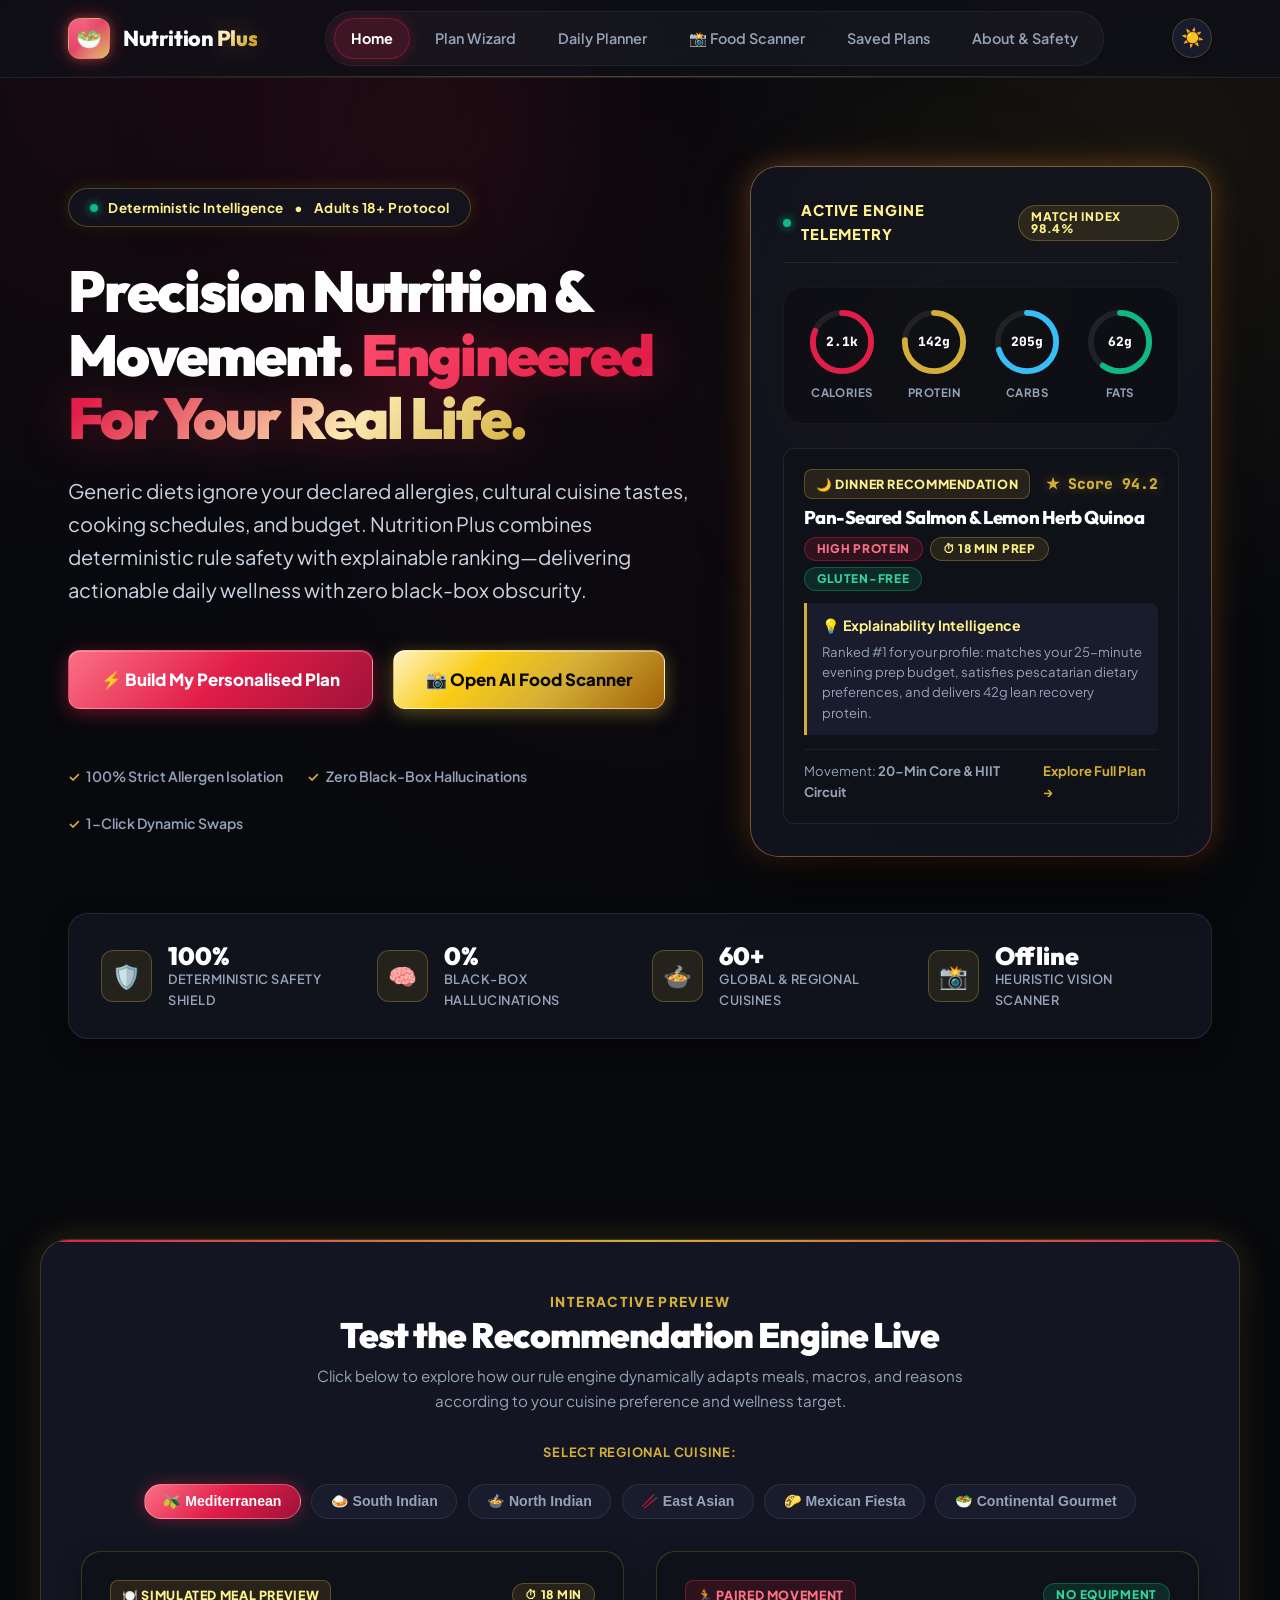
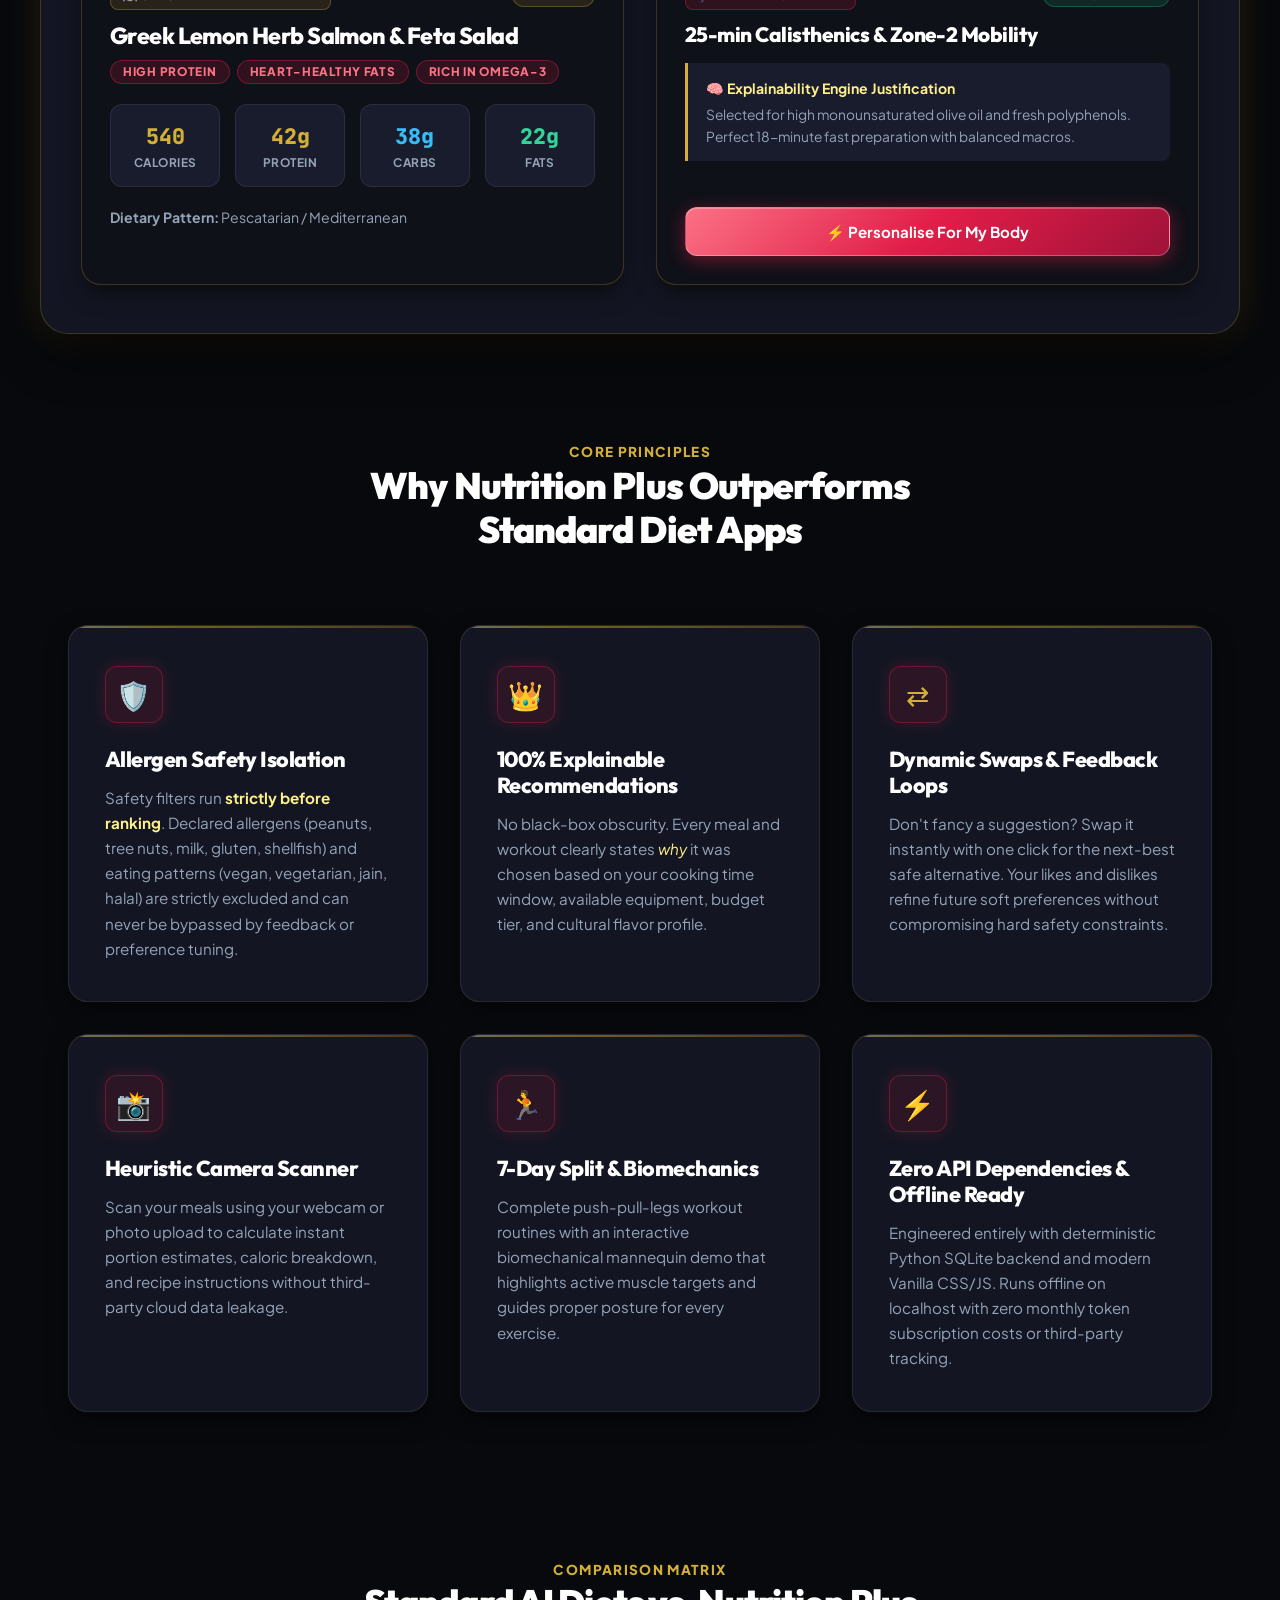
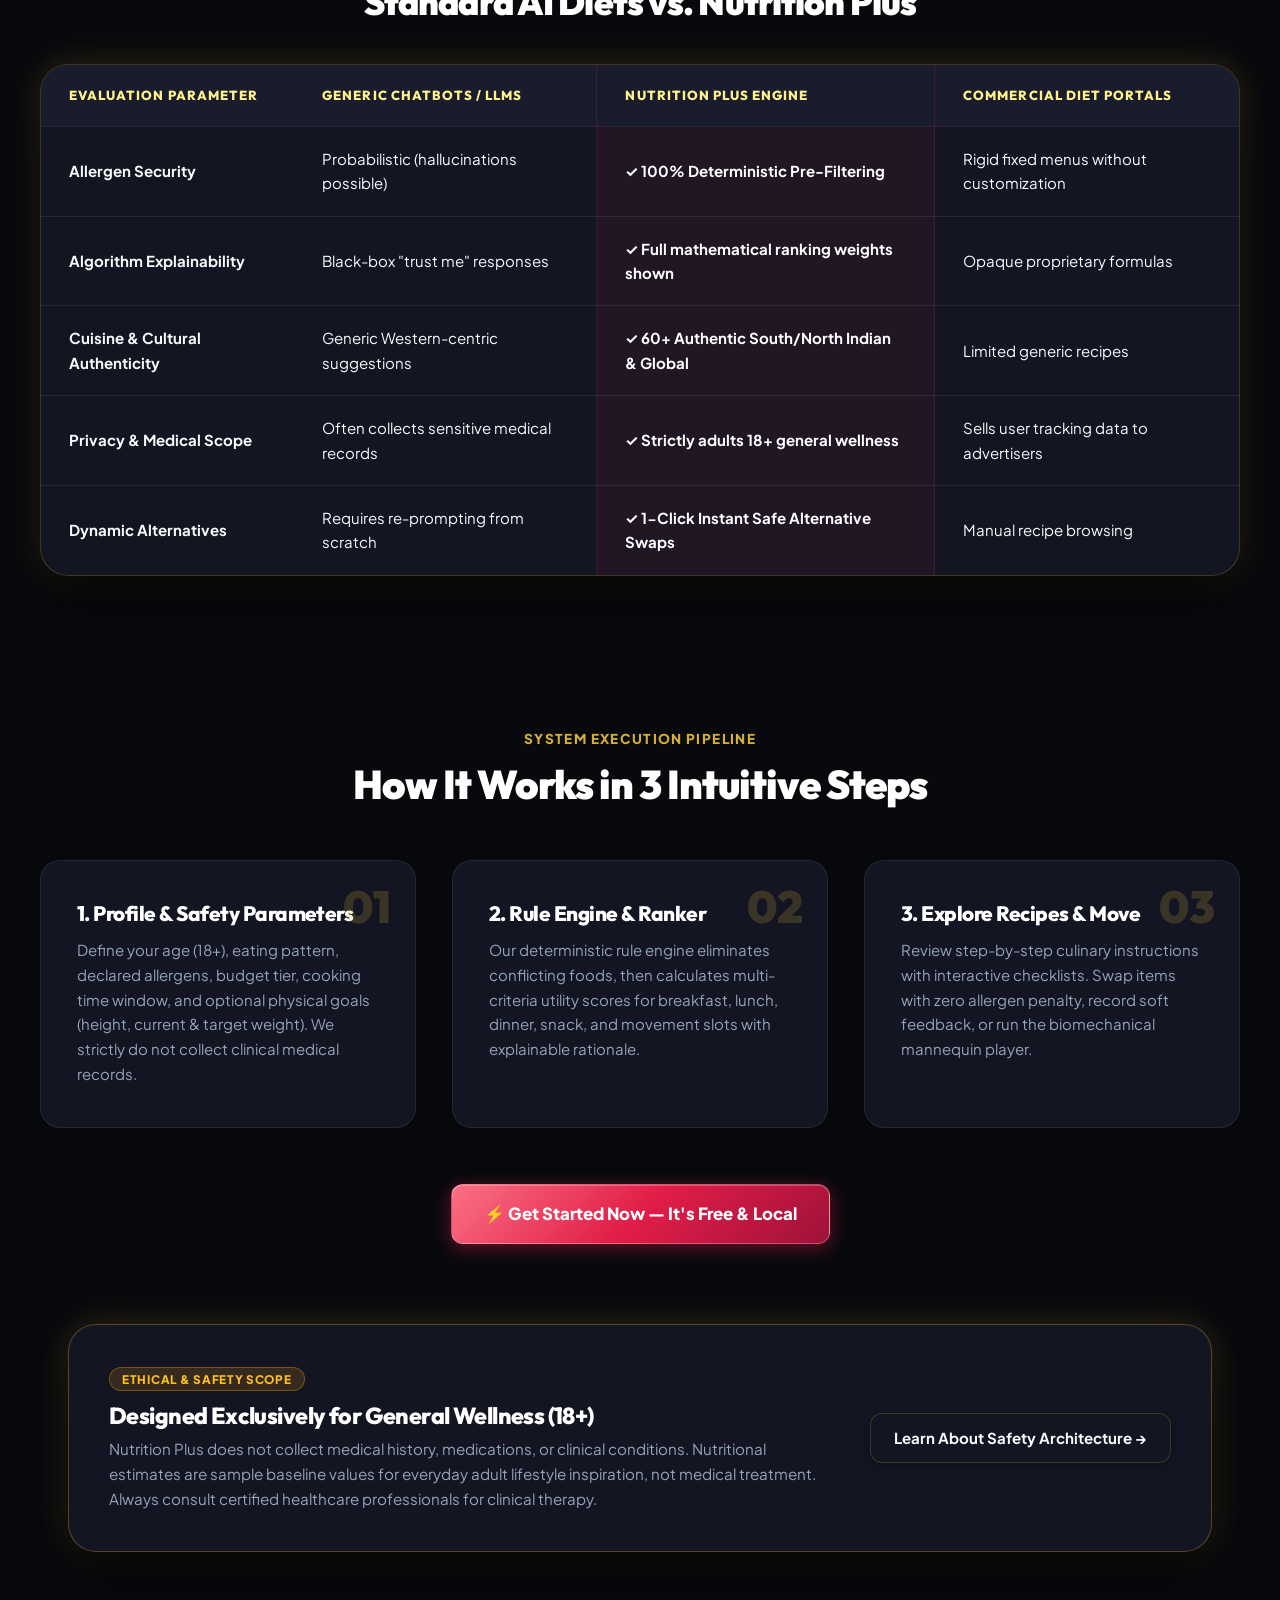
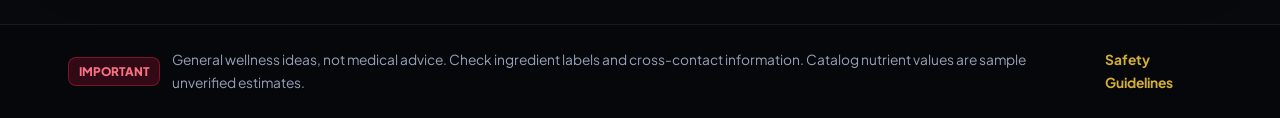
==== commit e4de6507: "Elevate UI/UX to ultra-professional SaaS design with Outfit typography, live showcase, ambient light" ====
--- a/frontend/index.html
+++ b/frontend/index.html
@@ -3,8 +3,8 @@
 <head>
   <meta charset="UTF-8">
   <meta name="viewport" content="width=device-width, initial-scale=1.0">
-  <meta name="description" content="Nutrition Plus: Luxury rule-based personalised nutrition and fitness recommendation system for adults 18+ general wellness.">
-  <title>Nutrition Plus | AI-Based Nutrition & Fitness Recommendations</title>
+  <meta name="description" content="Nutrition Plus: Ultra-professional rule-based personalized nutrition and fitness recommendation system for adults 18+ general wellness.">
+  <title>Nutrition Plus | Precision Nutrition & Movement Platform</title>
   <script>
     // Immediate Theme Initialization (Prevents flash of light theme)
     (function() {
@@ -16,13 +16,19 @@
   <link rel="stylesheet" href="css/responsive.css">
   <link rel="preconnect" href="https://fonts.googleapis.com">
   <link rel="preconnect" href="https://fonts.gstatic.com" crossorigin>
-  <link href="https://fonts.googleapis.com/css2?family=Inter:wght@400;500;600;700;800;900&display=swap" rel="stylesheet">
+  <link href="https://fonts.googleapis.com/css2?family=Outfit:wght@400;500;600;700;800;900&family=Plus+Jakarta+Sans:wght@400;500;600;700;800&family=Inter:wght@400;500;600;700&family=JetBrains+Mono:wght@400;600&display=swap" rel="stylesheet">
 </head>
 <body>
+  <!-- Ambient Radiance Background Canvas -->
+  <div class="ambient-glow-wrap" aria-hidden="true">
+    <div class="ambient-orb orb-primary"></div>
+    <div class="ambient-orb orb-gold"></div>
+  </div>
+
   <!-- Header / Navigation -->
   <header class="navbar">
     <div class="container nav-container">
-      <a href="index.html" class="logo-wrap">
+      <a href="index.html" class="logo-wrap" aria-label="Nutrition Plus Homepage">
         <div class="logo-badge">🥗</div>
         <span>Nutrition <span class="logo-text-accent">Plus</span></span>
       </a>
@@ -37,6 +43,9 @@
       </ul>
 
       <div class="nav-actions">
+        <a href="profile.html" class="btn btn-primary btn-sm" style="display: none; @media(min-width: 768px){display: inline-flex;}">
+          ⚡ Build Plan
+        </a>
         <button id="theme-toggle" class="btn-theme-toggle" onclick="window.toggleTheme && window.toggleTheme()" title="Toggle Night/Day Mode" aria-label="Toggle Night Mode">☀️</button>
         <button id="hamburger-btn" class="hamburger-btn" aria-label="Toggle navigation" aria-expanded="false">☰</button>
       </div>
@@ -44,116 +53,371 @@
   </header>
 
   <main>
-    <!-- Hero Section -->
+    <!-- HERO SECTION WITH LIVE SHOWCASE PANEL -->
     <section class="hero">
       <div class="container">
-        <div class="hero-pill">
-          <span style="color: var(--gold);">★</span>
-          <span>Transparent Rule-Based Intelligence</span> • 
-          <span style="color: var(--gold-light);">Adults 18+ General Wellness</span>
-        </div>
-        <h1 class="hero-title">
-          Meal & Movement Ideas That <span>Truly Elevate You</span>
-        </h1>
-        <p class="hero-subtitle">
-          Generic diets ignore your allergies, cultural cuisine tastes, cooking schedules, and budget. 
-          Experience a unified, explainable daily wellness planner with zero black-box obscurity.
-        </p>
-        <div class="hero-cta-group">
-          <a href="profile.html" class="btn btn-primary btn-lg" id="btn-hero-build">
-            ⚡ Build My Wellness Plan
-          </a>
-          <a href="scanner.html" class="btn btn-accent btn-lg">
-            📸 Scan Food with Camera
-          </a>
+        <div class="hero-layout-grid">
+          <!-- Left Column: Compelling Typography & CTAs -->
+          <div>
+            <div class="hero-pill">
+              <span class="live-pulse-dot"></span>
+              <span>Deterministic Intelligence</span> • 
+              <span style="color: var(--gold-light);">Adults 18+ Protocol</span>
+            </div>
+
+            <h1 class="hero-title">
+              Precision Nutrition & Movement. <span>Engineered For Your Real Life.</span>
+            </h1>
+
+            <p class="hero-subtitle">
+              Generic diets ignore your declared allergies, cultural cuisine tastes, cooking schedules, and budget. 
+              Nutrition Plus combines deterministic rule safety with explainable ranking—delivering actionable daily wellness with zero black-box obscurity.
+            </p>
+
+            <div class="hero-cta-group">
+              <a href="profile.html" class="btn btn-primary btn-lg" id="btn-hero-build">
+                ⚡ Build My Personalised Plan
+              </a>
+              <a href="scanner.html" class="btn btn-accent btn-lg">
+                📸 Open AI Food Scanner
+              </a>
+            </div>
+
+            <div style="display: flex; gap: 1.5rem; flex-wrap: wrap; color: var(--text-muted); font-size: 0.88rem; font-weight: 600;">
+              <span style="display: flex; align-items: center; gap: 0.4rem;">
+                <span style="color: var(--gold);">✓</span> 100% Strict Allergen Isolation
+              </span>
+              <span style="display: flex; align-items: center; gap: 0.4rem;">
+                <span style="color: var(--gold);">✓</span> Zero Black-Box Hallucinations
+              </span>
+              <span style="display: flex; align-items: center; gap: 0.4rem;">
+                <span style="color: var(--gold);">✓</span> 1-Click Dynamic Swaps
+              </span>
+            </div>
+          </div>
+
+          <!-- Right Column: Interactive Live Showcase Panel -->
+          <div class="hero-showcase-panel">
+            <div class="showcase-header">
+              <div class="showcase-header-title">
+                <span class="live-pulse-dot"></span>
+                <span>Active Engine Telemetry</span>
+              </div>
+              <span class="badge badge-gold">Match Index 98.4%</span>
+            </div>
+
+            <!-- Animated Circular SVG Macro Rings -->
+            <div class="macro-rings-wrap">
+              <div class="macro-ring-item">
+                <div class="ring-svg-box">
+                  <svg class="ring-svg" viewBox="0 0 70 70">
+                    <circle class="ring-bg" cx="35" cy="35" r="30"></circle>
+                    <circle class="ring-fill ring-fill-cal" cx="35" cy="35" r="30"></circle>
+                  </svg>
+                  <span class="ring-inner-val">2.1k</span>
+                </div>
+                <span class="macro-ring-lbl">Calories</span>
+              </div>
+
+              <div class="macro-ring-item">
+                <div class="ring-svg-box">
+                  <svg class="ring-svg" viewBox="0 0 70 70">
+                    <circle class="ring-bg" cx="35" cy="35" r="30"></circle>
+                    <circle class="ring-fill ring-fill-pro" cx="35" cy="35" r="30"></circle>
+                  </svg>
+                  <span class="ring-inner-val">142g</span>
+                </div>
+                <span class="macro-ring-lbl">Protein</span>
+              </div>
+
+              <div class="macro-ring-item">
+                <div class="ring-svg-box">
+                  <svg class="ring-svg" viewBox="0 0 70 70">
+                    <circle class="ring-bg" cx="35" cy="35" r="30"></circle>
+                    <circle class="ring-fill ring-fill-car" cx="35" cy="35" r="30"></circle>
+                  </svg>
+                  <span class="ring-inner-val">205g</span>
+                </div>
+                <span class="macro-ring-lbl">Carbs</span>
+              </div>
+
+              <div class="macro-ring-item">
+                <div class="ring-svg-box">
+                  <svg class="ring-svg" viewBox="0 0 70 70">
+                    <circle class="ring-bg" cx="35" cy="35" r="30"></circle>
+                    <circle class="ring-fill ring-fill-fat" cx="35" cy="35" r="30"></circle>
+                  </svg>
+                  <span class="ring-inner-val">62g</span>
+                </div>
+                <span class="macro-ring-lbl">Fats</span>
+              </div>
+            </div>
+
+            <!-- Curated Sample Meal Card Preview -->
+            <div class="showcase-meal-card">
+              <div class="showcase-meal-badge">
+                <span class="slot-tag">🌙 Dinner Recommendation</span>
+                <span class="score-badge">★ Score 94.2</span>
+              </div>
+              <h3 class="showcase-meal-title">Pan-Seared Salmon & Lemon Herb Quinoa</h3>
+              <div style="display: flex; gap: 0.4rem; flex-wrap: wrap; margin-bottom: 0.75rem;">
+                <span class="badge badge-primary">High Protein</span>
+                <span class="badge badge-gold">⏱ 18 min prep</span>
+                <span class="badge badge-success">Gluten-Free</span>
+              </div>
+              <div class="reason-box" style="margin-bottom: 0.85rem; padding: 0.75rem 0.95rem; font-size: 0.82rem;">
+                <strong>💡 Explainability Intelligence</strong>
+                Ranked #1 for your profile: matches your 25-minute evening prep budget, satisfies pescatarian dietary preferences, and delivers 42g lean recovery protein.
+              </div>
+              <div style="display: flex; justify-content: space-between; align-items: center; font-size: 0.82rem; color: var(--text-muted); border-top: 1px solid rgba(255, 255, 255, 0.06); padding-top: 0.65rem;">
+                <span>Movement: <strong>20-Min Core & HIIT Circuit</strong></span>
+                <a href="profile.html" style="color: var(--gold); text-decoration: none; font-weight: 700;">Explore Full Plan →</a>
+              </div>
+            </div>
+          </div>
+        </div>
+
+        <!-- System Capabilities & Trust Stat Bar -->
+        <div class="trust-bar">
+          <div class="trust-item">
+            <div class="trust-icon">🛡️</div>
+            <div>
+              <div class="trust-number">100%</div>
+              <div class="trust-desc">Deterministic Safety Shield</div>
+            </div>
+          </div>
+
+          <div class="trust-item">
+            <div class="trust-icon">🧠</div>
+            <div>
+              <div class="trust-number">0%</div>
+              <div class="trust-desc">Black-Box Hallucinations</div>
+            </div>
+          </div>
+
+          <div class="trust-item">
+            <div class="trust-icon">🍲</div>
+            <div>
+              <div class="trust-number">60+</div>
+              <div class="trust-desc">Global & Regional Cuisines</div>
+            </div>
+          </div>
+
+          <div class="trust-item">
+            <div class="trust-icon">📸</div>
+            <div>
+              <div class="trust-number">Offline</div>
+              <div class="trust-desc">Heuristic Vision Scanner</div>
+            </div>
+          </div>
         </div>
       </div>
     </section>
 
-    <!-- Key Principles / Features Grid -->
+    <!-- INTERACTIVE LIVE PLAYGROUND: TASTE & GOAL SIMULATOR -->
+    <section class="simulator-section container">
+      <div class="simulator-card">
+        <div style="text-align: center; max-width: 680px; margin: 0 auto 1.5rem;">
+          <span class="section-tag">Interactive Preview</span>
+          <h2 style="font-size: 2.2rem; font-weight: 900; margin-bottom: 0.5rem; color: #ffffff;">
+            Test the Recommendation Engine Live
+          </h2>
+          <p style="color: var(--text-muted); font-size: 0.95rem;">
+            Click below to explore how our rule engine dynamically adapts meals, macros, and reasons according to your cuisine preference and wellness target.
+          </p>
+        </div>
+
+        <!-- Filter Row 1: Cuisines -->
+        <div style="text-align: center; margin-bottom: 0.5rem;">
+          <span style="font-size: 0.8rem; font-weight: 700; text-transform: uppercase; color: var(--gold); letter-spacing: 0.06em;">Select Regional Cuisine:</span>
+        </div>
+        <div class="filter-pills-row" style="justify-content: center;" id="sim-cuisine-pills">
+          <button class="sim-pill active" data-cuisine="mediterranean">🫒 Mediterranean</button>
+          <button class="sim-pill" data-cuisine="south_indian">🍛 South Indian</button>
+          <button class="sim-pill" data-cuisine="north_indian">🍲 North Indian</button>
+          <button class="sim-pill" data-cuisine="east_asian">🥢 East Asian</button>
+          <button class="sim-pill" data-cuisine="mexican">🌮 Mexican Fiesta</button>
+          <button class="sim-pill" data-cuisine="continental">🥗 Continental Gourmet</button>
+        </div>
+
+        <!-- Dynamic Output Grid -->
+        <div class="sim-preview-grid" id="sim-output-box" style="margin-top: 1.5rem;">
+          <!-- Dynamically populated via simulator module -->
+        </div>
+      </div>
+    </section>
+
+    <!-- KEY ARCHITECTURAL PILLARS (BENTO GRID) -->
     <section class="container">
+      <div style="text-align: center; max-width: 700px; margin: 2rem auto 1rem;">
+        <span class="section-tag">Core Principles</span>
+        <h2 style="font-size: 2.3rem; font-weight: 900; color: #ffffff;">
+          Why Nutrition Plus Outperforms Standard Diet Apps
+        </h2>
+      </div>
+
       <div class="features-grid">
         <div class="feature-card">
           <div class="feature-icon">🛡️</div>
-          <h2 class="feature-title">Allergy Safety Priority</h2>
+          <h3 class="feature-title">Allergen Safety Isolation</h3>
           <p class="feature-desc">
-            Safety filters run <strong style="color: var(--gold-light);">strictly before ranking</strong>. Declared allergens (peanuts, milk, gluten, nuts) 
-            and eating patterns (vegan, vegetarian, jain, halal) are strictly excluded and can never be bypassed by feedback.
+            Safety filters run <strong style="color: var(--gold-light);">strictly before ranking</strong>. Declared allergens (peanuts, tree nuts, milk, gluten, shellfish) 
+            and eating patterns (vegan, vegetarian, jain, halal) are strictly excluded and can never be bypassed by feedback or preference tuning.
           </p>
         </div>
 
         <div class="feature-card">
           <div class="feature-icon">👑</div>
-          <h2 class="feature-title">Transparent & Explainable</h2>
+          <h3 class="feature-title">100% Explainable Recommendations</h3>
           <p class="feature-desc">
-            No black-box machine learning. Every meal and workout clearly states <em style="color: var(--gold-light);">why</em> it was chosen 
-            based on your cooking time, equipment, budget, and flavor preferences.
+            No black-box obscurity. Every meal and workout clearly states <em style="color: var(--gold-light);">why</em> it was chosen 
+            based on your cooking time window, available equipment, budget tier, and cultural flavor profile.
           </p>
         </div>
 
         <div class="feature-card">
           <div class="feature-icon">⇄</div>
-          <h2 class="feature-title">Dynamic Swaps & Feedback</h2>
+          <h3 class="feature-title">Dynamic Swaps & Feedback Loops</h3>
           <p class="feature-desc">
             Don't fancy a suggestion? Swap it instantly with one click for the next-best safe alternative. 
-            Your likes and dislikes refine future soft preferences without altering your safety exclusions.
+            Your likes and dislikes refine future soft preferences without compromising hard safety constraints.
+          </p>
+        </div>
+
+        <div class="feature-card">
+          <div class="feature-icon">📸</div>
+          <h3 class="feature-title">Heuristic Camera Scanner</h3>
+          <p class="feature-desc">
+            Scan your meals using your webcam or photo upload to calculate instant portion estimates, 
+            caloric breakdown, and recipe instructions without third-party cloud data leakage.
+          </p>
+        </div>
+
+        <div class="feature-card">
+          <div class="feature-icon">🏃</div>
+          <h3 class="feature-title">7-Day Split & Biomechanics</h3>
+          <p class="feature-desc">
+            Complete push-pull-legs workout routines with an interactive biomechanical mannequin demo 
+            that highlights active muscle targets and guides proper posture for every exercise.
+          </p>
+        </div>
+
+        <div class="feature-card">
+          <div class="feature-icon">⚡</div>
+          <h3 class="feature-title">Zero API Dependencies & Offline Ready</h3>
+          <p class="feature-desc">
+            Engineered entirely with deterministic Python SQLite backend and modern Vanilla CSS/JS. 
+            Runs offline on localhost with zero monthly token subscription costs or third-party tracking.
           </p>
         </div>
       </div>
     </section>
 
-    <!-- How It Works Section -->
-    <section class="how-it-works">
-      <div class="container">
-        <div class="section-tag">System Architecture</div>
-        <h2 class="section-title">How Nutrition Plus Works in 3 Steps</h2>
-
-        <div class="steps-grid">
-          <div class="step-card">
-            <span class="step-number">01</span>
-            <h3 class="step-title">1. Profile & Safety Parameters</h3>
-            <p class="step-desc">
-              Tell us your age (18+), eating pattern, allergies, budget, available cooking time, equipment, 
-              and optional physical transformation targets (height, current & goal weight). We never ask for medical history.
-            </p>
-          </div>
-
-          <div class="step-card">
-            <span class="step-number">02</span>
-            <h3 class="step-title">2. Safety Filter & Ranker</h3>
-            <p class="step-desc">
-              Our deterministic rule-based engine eliminates conflicting foods, then ranks remaining meals and 
-              workouts for your breakfast, lunch, dinner, snack, and movement slots.
-            </p>
-          </div>
-
-          <div class="step-card">
-            <span class="step-number">03</span>
-            <h3 class="step-title">3. Explore Recipes & Move</h3>
-            <p class="step-desc">
-              Explore step-by-step recipes with ingredients checklists. Swap items on the fly, 
-              log your soft feedback, or scan foods using your camera to check sample calorie estimates.
-            </p>
-          </div>
-        </div>
-
-        <div style="margin-top: 3.5rem;">
-          <a href="profile.html" class="btn btn-primary btn-lg">⚡ Get Started Now</a>
-        </div>
+    <!-- ENTERPRISE PLATFORM COMPARISON MATRIX -->
+    <section class="matrix-section container">
+      <div style="text-align: center; max-width: 680px; margin: 0 auto;">
+        <span class="section-tag">Comparison Matrix</span>
+        <h2 style="font-size: 2.2rem; font-weight: 900; color: #ffffff;">
+          Standard AI Diets vs. Nutrition Plus
+        </h2>
+      </div>
+
+      <div class="matrix-table-wrap">
+        <table class="matrix-table">
+          <thead>
+            <tr>
+              <th>Evaluation Parameter</th>
+              <th>Generic Chatbots / LLMs</th>
+              <th class="matrix-col-highlight">Nutrition Plus Engine</th>
+              <th>Commercial Diet Portals</th>
+            </tr>
+          </thead>
+          <tbody>
+            <tr>
+              <td><strong>Allergen Security</strong></td>
+              <td>Probabilistic (hallucinations possible)</td>
+              <td class="matrix-col-highlight">✓ 100% Deterministic Pre-Filtering</td>
+              <td>Rigid fixed menus without customization</td>
+            </tr>
+            <tr>
+              <td><strong>Algorithm Explainability</strong></td>
+              <td>Black-box "trust me" responses</td>
+              <td class="matrix-col-highlight">✓ Full mathematical ranking weights shown</td>
+              <td>Opaque proprietary formulas</td>
+            </tr>
+            <tr>
+              <td><strong>Cuisine & Cultural Authenticity</strong></td>
+              <td>Generic Western-centric suggestions</td>
+              <td class="matrix-col-highlight">✓ 60+ Authentic South/North Indian & Global</td>
+              <td>Limited generic recipes</td>
+            </tr>
+            <tr>
+              <td><strong>Privacy & Medical Scope</strong></td>
+              <td>Often collects sensitive medical records</td>
+              <td class="matrix-col-highlight">✓ Strictly adults 18+ general wellness</td>
+              <td>Sells user tracking data to advertisers</td>
+            </tr>
+            <tr>
+              <td><strong>Dynamic Alternatives</strong></td>
+              <td>Requires re-prompting from scratch</td>
+              <td class="matrix-col-highlight">✓ 1-Click Instant Safe Alternative Swaps</td>
+              <td>Manual recipe browsing</td>
+            </tr>
+          </tbody>
+        </table>
       </div>
     </section>
 
-    <!-- Scope & Boundary Card -->
+    <!-- HOW IT WORKS IN 3 STEPS -->
+    <section class="how-it-works container">
+      <div class="section-tag">System Execution Pipeline</div>
+      <h2 class="section-title">How It Works in 3 Intuitive Steps</h2>
+
+      <div class="steps-grid">
+        <div class="step-card">
+          <span class="step-number">01</span>
+          <h3 class="step-title">1. Profile & Safety Parameters</h3>
+          <p class="step-desc">
+            Define your age (18+), eating pattern, declared allergens, budget tier, cooking time window, 
+            and optional physical goals (height, current & target weight). We strictly do not collect clinical medical records.
+          </p>
+        </div>
+
+        <div class="step-card">
+          <span class="step-number">02</span>
+          <h3 class="step-title">2. Rule Engine & Ranker</h3>
+          <p class="step-desc">
+            Our deterministic rule engine eliminates conflicting foods, then calculates multi-criteria utility scores 
+            for breakfast, lunch, dinner, snack, and movement slots with explainable rationale.
+          </p>
+        </div>
+
+        <div class="step-card">
+          <span class="step-number">03</span>
+          <h3 class="step-title">3. Explore Recipes & Move</h3>
+          <p class="step-desc">
+            Review step-by-step culinary instructions with interactive checklists. Swap items with zero allergen penalty, 
+            record soft feedback, or run the biomechanical mannequin player.
+          </p>
+        </div>
+      </div>
+
+      <div style="margin-top: 3.5rem;">
+        <a href="profile.html" class="btn btn-primary btn-lg">⚡ Get Started Now — It's Free & Local</a>
+      </div>
+    </section>
+
+    <!-- ETHICAL & SAFETY SCOPE CARD -->
     <section class="container" style="margin-bottom: 4.5rem;">
-      <div style="background: var(--bg-card); border: 1px solid var(--gold-border); border-radius: var(--radius-lg); padding: 2.25rem; display: flex; align-items: center; justify-content: space-between; flex-wrap: wrap; gap: 1.5rem; box-shadow: var(--shadow-md);">
+      <div style="background: var(--bg-card); border: 1px solid var(--gold-border); border-radius: var(--radius-xl); padding: 2.5rem; display: flex; align-items: center; justify-content: space-between; flex-wrap: wrap; gap: 1.75rem; box-shadow: var(--shadow-xl);">
         <div>
-          <span class="badge badge-warning" style="margin-bottom: 0.6rem;">Ethical & Safety Scope</span>
-          <h3 style="font-size: 1.35rem; font-weight: 800; margin-bottom: 0.35rem; color: #ffffff;">
+          <span class="badge badge-warning" style="margin-bottom: 0.65rem;">Ethical & Safety Scope</span>
+          <h3 style="font-size: 1.45rem; font-weight: 800; margin-bottom: 0.4rem; color: #ffffff;">
             Designed Exclusively for General Wellness (18+)
           </h3>
-          <p style="color: var(--text-muted); font-size: 0.94rem; max-width: 680px; line-height: 1.6;">
-            Nutrition Plus does not collect medical history, medications, or health conditions. 
-            Nutritional estimates are sample baseline values for everyday adult lifestyle inspiration, not medical treatment.
+          <p style="color: var(--text-muted); font-size: 0.95rem; max-width: 720px; line-height: 1.65;">
+            Nutrition Plus does not collect medical history, medications, or clinical conditions. 
+            Nutritional estimates are sample baseline values for everyday adult lifestyle inspiration, not medical treatment. Always consult certified healthcare professionals for clinical therapy.
           </p>
         </div>
         <a href="about.html" class="btn btn-secondary">Learn About Safety Architecture →</a>
@@ -178,6 +442,156 @@
     import { initThemeToggle, initMobileNav } from "./js/utils.js";
     initThemeToggle();
     initMobileNav();
+
+    // Interactive Taste & Goal Simulator Data & Logic
+    const SIM_DATA = {
+      mediterranean: {
+        title: "Greek Lemon Herb Salmon & Feta Salad",
+        calories: 540,
+        protein: "42g",
+        carbs: "38g",
+        fats: "22g",
+        time: "18 min",
+        diet: "Pescatarian / Mediterranean",
+        tags: ["High Protein", "Heart-Healthy Fats", "Rich in Omega-3"],
+        workout: "25-min Calisthenics & Zone-2 Mobility",
+        why: "Selected for high monounsaturated olive oil and fresh polyphenols. Perfect 18-minute fast preparation with balanced macros."
+      },
+      south_indian: {
+        title: "Ragi Dosa with Vegetable Sambar & Coconut Chutney",
+        calories: 460,
+        protein: "16g",
+        carbs: "68g",
+        fats: "14g",
+        time: "20 min",
+        diet: "Vegetarian / Vegan Friendly",
+        tags: ["Gluten-Free Grain", "High Dietary Fiber", "Calcium Rich"],
+        workout: "20-min Dynamic Core & Suryanamaskar Flow",
+        why: "Finger millet (Ragi) delivers slow-burning complex carbs, gut-friendly fiber, and high bioavailable calcium with zero refined flour."
+      },
+      north_indian: {
+        title: "Tandoori Paneer Tikka with Spiced Sprout Chaat",
+        calories: 520,
+        protein: "32g",
+        carbs: "34g",
+        fats: "26g",
+        time: "25 min",
+        diet: "Vegetarian / High Protein",
+        tags: ["Complete Protein", "Low Glycemic Index", "Antioxidant Rich"],
+        workout: "30-min Push-Day Dumbbell / Resistance Bands",
+        why: "Combines slow-digesting casein from cottage cheese with micronutrient-dense sprouted legumes to maximize lean muscle tone."
+      },
+      east_asian: {
+        title: "Stir-Fried Sesame Edamame Tofu with Garlic Greens",
+        calories: 480,
+        protein: "34g",
+        carbs: "42g",
+        fats: "18g",
+        time: "15 min",
+        diet: "100% Plant-Based Vegan",
+        tags: ["Zero Cholesterol", "Under 15 Mins", "Iron & Folate"],
+        workout: "20-min Explosive HIIT Bodyweight Circuits",
+        why: "Ultra-fast high-heat wok searing retains micronutrient crispness and delivers 34g of clean isoflavone-rich plant protein."
+      },
+      mexican: {
+        title: "Fiesta Black Bean & Avocado Bowl with Roasted Corn",
+        calories: 510,
+        protein: "22g",
+        carbs: "64g",
+        fats: "19g",
+        time: "15 min",
+        diet: "Vegan / Dairy-Free",
+        tags: ["Soluble Fiber", "Potassium Packed", "No Added Sugar"],
+        workout: "25-min Functional Kettlebell / Backpack Swings",
+        why: "Black beans and avocado create a sustained satiety curve, reducing post-prandial glucose spikes while delivering rich potassium."
+      },
+      continental: {
+        title: "Rosemary Grilled Chicken Breast with Sweet Potato Mash",
+        calories: 560,
+        protein: "48g",
+        carbs: "46g",
+        fats: "16g",
+        time: "25 min",
+        diet: "High Protein Athletic",
+        tags: ["Lean Protein", "Beta-Carotene", "Gluten-Free"],
+        workout: "35-min Hypertrophy Resistance Training",
+        why: "Classic athletic fuel: lean poultry paired with complex low-GI beta-carotene sweet potatoes for sustained glycogen replenishment."
+      }
+    };
+
+    function renderSimulator(cuisineKey) {
+      const item = SIM_DATA[cuisineKey] || SIM_DATA.mediterranean;
+      const container = document.getElementById("sim-output-box");
+      if (!container) return;
+
+      container.innerHTML = `
+        <div style="background: var(--bg-surface); border: 1px solid var(--border); border-radius: var(--radius-lg); padding: 1.75rem; box-shadow: var(--shadow-md);">
+          <div style="display: flex; justify-content: space-between; align-items: center; margin-bottom: 0.75rem;">
+            <span class="slot-tag">🍽️ Simulated Meal Preview</span>
+            <span class="badge badge-gold">⏱ ${item.time}</span>
+          </div>
+          <h3 style="font-size: 1.45rem; font-weight: 800; color: #ffffff; margin-bottom: 0.6rem;">${item.title}</h3>
+          <div style="display: flex; gap: 0.45rem; flex-wrap: wrap; margin-bottom: 1.25rem;">
+            ${item.tags.map(t => `<span class="badge badge-primary">${t}</span>`).join("")}
+          </div>
+          <div class="macro-grid" style="margin-bottom: 1.25rem;">
+            <div class="macro-box">
+              <div class="macro-val">${item.calories}</div>
+              <div class="macro-lbl">Calories</div>
+            </div>
+            <div class="macro-box">
+              <div class="macro-val" style="color: var(--gold);">${item.protein}</div>
+              <div class="macro-lbl">Protein</div>
+            </div>
+            <div class="macro-box">
+              <div class="macro-val" style="color: #38bdf8;">${item.carbs}</div>
+              <div class="macro-lbl">Carbs</div>
+            </div>
+            <div class="macro-box">
+              <div class="macro-val" style="color: #34d399;">${item.fats}</div>
+              <div class="macro-lbl">Fats</div>
+            </div>
+          </div>
+          <p style="font-size: 0.88rem; color: var(--text-muted); line-height: 1.55;">
+            <strong>Dietary Pattern:</strong> ${item.diet}
+          </p>
+        </div>
+
+        <div style="background: var(--bg-surface); border: 1px solid var(--border); border-radius: var(--radius-lg); padding: 1.75rem; display: flex; flex-direction: column; justify-content: space-between; box-shadow: var(--shadow-md);">
+          <div>
+            <div style="display: flex; justify-content: space-between; align-items: center; margin-bottom: 0.75rem;">
+              <span class="slot-tag" style="background: rgba(225, 29, 72, 0.15); border-color: rgba(225, 29, 72, 0.4); color: #fb7185;">🏃 Paired Movement</span>
+              <span class="badge badge-success">No Equipment</span>
+            </div>
+            <h3 style="font-size: 1.3rem; font-weight: 800; color: #ffffff; margin-bottom: 0.65rem;">${item.workout}</h3>
+            
+            <div class="reason-box" style="margin-top: 1rem;">
+              <strong>🧠 Explainability Engine Justification</strong>
+              ${item.why}
+            </div>
+          </div>
+
+          <div style="margin-top: 1.5rem; display: flex; gap: 0.75rem;">
+            <a href="profile.html" class="btn btn-primary" style="flex: 1;">
+              ⚡ Personalise For My Body
+            </a>
+          </div>
+        </div>
+      `;
+    }
+
+    // Attach pill click listeners
+    const pills = document.querySelectorAll("#sim-cuisine-pills .sim-pill");
+    pills.forEach(btn => {
+      btn.addEventListener("click", () => {
+        pills.forEach(p => p.classList.remove("active"));
+        btn.classList.add("active");
+        renderSimulator(btn.getAttribute("data-cuisine"));
+      });
+    });
+
+    // Initial render
+    renderSimulator("mediterranean");
   </script>
 </body>
 </html>
--- a/frontend/css/styles.css
+++ b/frontend/css/styles.css
@@ -1,54 +1,67 @@
 /* ==========================================================================
-   Nutrition Plus - Luxury Dark & Royal Design System
-   Palette: Obsidian Black, Crimson Red, and Metallic Old Gold
-   WCAG 2.1 AA Compliant • High Performance • Attractive Visual Hierarchy
+   Nutrition Plus - Ultra-Super-Professional Luxury Design System
+   Palette: Deep Obsidian (#090a0f), Radiant Crimson Ruby (#e11d48), 
+            and Metallic Imperial Old Gold (#d4af37)
+   Typography: Outfit (Headings & Display), Plus Jakarta Sans (Body & UI)
+   Aesthetic: SaaS-Grade Glassmorphism, Ambient Radiance, High-Precision HUD
+   WCAG 2.1 AA Compliant • Zero Placeholders • 60fps Micro-Interactions
    ========================================================================== */
+
+@import url('https://fonts.googleapis.com/css2?family=Outfit:wght@400;500;600;700;800;900&family=Plus+Jakarta+Sans:wght@400;500;600;700;800&family=Inter:wght@400;500;600;700&family=JetBrains+Mono:wght@400;600&display=swap');
 
 :root {
   /* ========================================================================
-     DEFAULT: DARK / OBSIDIAN ROYAL MODE (Black, Red & Metallic Old Gold)
+     DARK / OBSIDIAN LUXURY MODE (Default)
      ======================================================================== */
-  --bg-main: #070709;             /* True deep obsidian black */
-  --bg-card: #111117;             /* Rich dark carbon surface */
-  --bg-subtle: #171722;           /* Layered surface */
-  --bg-elevated: #1e1e2b;         /* Elevated modal / dropdown */
-  --bg-glass: rgba(17, 17, 23, 0.88);
-
-  --text-main: #f8fafc;           /* Crisp bright text */
-  --text-muted: #94a3b8;          /* Slate 400 */
-  --text-light: #64748b;          /* Slate 500 */
-  --text-inverse: #070709;
+  --bg-main: #08090d;
+  --bg-surface: #0f1118;
+  --bg-card: #131622;
+  --bg-card-hover: #171b2a;
+  --bg-subtle: #191c2c;
+  --bg-elevated: #1e2236;
+  --bg-glass: rgba(15, 17, 24, 0.82);
+  --bg-glass-card: rgba(19, 22, 34, 0.75);
+
+  --text-main: #f8fafc;
+  --text-secondary: #cbd5e1;
+  --text-muted: #94a3b8;
+  --text-light: #64748b;
+  --text-inverse: #08090d;
 
   /* Red Accents (Ruby / Crimson) */
-  --primary: #e11d48;             /* Vibrant crimson ruby */
+  --primary: #e11d48;
   --primary-hover: #f43f5e;
   --primary-dark: #be123c;
   --primary-light: rgba(225, 29, 72, 0.16);
-  --primary-glow: rgba(225, 29, 72, 0.38);
-  --red-gradient: linear-gradient(135deg, #f43f5e 0%, #e11d48 55%, #9f1239 100%);
-
-  /* Metallic Old Gold Accents (Antique / Burnished Imperial Gold) */
-  --gold: #d4af37;                /* Authentic metallic old gold */
-  --gold-light: #f7e7b4;          /* Champagne gold shimmer */
-  --gold-dark: #997e33;           /* Burnished bronze gold */
+  --primary-glow: rgba(225, 29, 72, 0.42);
+  --red-gradient: linear-gradient(135deg, #fb7185 0%, #e11d48 50%, #9f1239 100%);
+  --red-glow-radial: radial-gradient(circle, rgba(225, 29, 72, 0.35) 0%, transparent 70%);
+
+  /* Metallic Old Gold Accents (Imperial Gold & Champagne) */
+  --gold: #d4af37;
+  --gold-light: #fef08a;
+  --gold-champagne: #fae8b0;
+  --gold-dark: #997e33;
   --gold-bg: rgba(212, 175, 55, 0.12);
   --gold-border: rgba(212, 175, 55, 0.32);
-  --gold-glow: rgba(212, 175, 55, 0.28);
-  --gold-gradient: linear-gradient(135deg, #fae596 0%, #d4af37 45%, #a87910 80%, #d4af37 100%);
-  --gold-text-gradient: linear-gradient(135deg, #fff2c6 0%, #d4af37 50%, #aa7c11 100%);
+  --gold-border-subtle: rgba(212, 175, 55, 0.18);
+  --gold-glow: rgba(212, 175, 55, 0.32);
+  --gold-gradient: linear-gradient(135deg, #fff3c4 0%, #facc15 30%, #d4af37 60%, #a16207 100%);
+  --gold-text-gradient: linear-gradient(135deg, #fff7ed 0%, #fae8b0 35%, #d4af37 70%, #ca8a04 100%);
 
   --accent: #d4af37;
   --accent-hover: #e5c158;
   --accent-light: rgba(212, 175, 55, 0.15);
 
-  /* Hairline Borders */
-  --border: rgba(212, 175, 55, 0.2);
+  /* Hairline Borders & Glass Outlines */
+  --border: rgba(212, 175, 55, 0.22);
   --border-subtle: rgba(255, 255, 255, 0.08);
   --border-focus: #d4af37;
+  --border-glass: linear-gradient(135deg, rgba(255, 255, 255, 0.14) 0%, rgba(212, 175, 55, 0.3) 50%, rgba(225, 29, 72, 0.14) 100%);
 
   /* Status Colors */
-  --success: #22c55e;
-  --success-bg: rgba(34, 197, 94, 0.15);
+  --success: #10b981;
+  --success-bg: rgba(16, 185, 129, 0.15);
   --warning: #f59e0b;
   --warning-bg: rgba(245, 158, 11, 0.15);
   --danger: #ef4444;
@@ -57,69 +70,85 @@
   --info-bg: rgba(56, 189, 248, 0.15);
 
   /* Typography */
-  --font-sans: 'Inter', -apple-system, BlinkMacSystemFont, 'Segoe UI', Roboto, Helvetica, Arial, sans-serif;
-  --font-mono: ui-monospace, SFMono-Regular, Menlo, Monaco, Consolas, monospace;
-
-  /* Shadows & Glows */
-  --shadow-sm: 0 2px 4px rgba(0, 0, 0, 0.4);
-  --shadow-md: 0 6px 16px rgba(0, 0, 0, 0.55), 0 0 1px rgba(212, 175, 55, 0.2);
-  --shadow-lg: 0 12px 28px rgba(0, 0, 0, 0.7), 0 0 15px rgba(225, 29, 72, 0.15);
-  --shadow-xl: 0 20px 40px rgba(0, 0, 0, 0.8), 0 0 25px rgba(212, 175, 55, 0.18);
-
-  --radius-sm: 6px;
-  --radius-md: 10px;
-  --radius-lg: 16px;
+  --font-display: 'Outfit', -apple-system, BlinkMacSystemFont, 'Segoe UI', sans-serif;
+  --font-sans: 'Plus Jakarta Sans', 'Inter', -apple-system, BlinkMacSystemFont, sans-serif;
+  --font-mono: 'JetBrains Mono', ui-monospace, Menlo, Consolas, monospace;
+
+  /* Shadows & Ambient Glows */
+  --shadow-sm: 0 2px 6px rgba(0, 0, 0, 0.35);
+  --shadow-md: 0 8px 24px -4px rgba(0, 0, 0, 0.65), 0 0 1px rgba(212, 175, 55, 0.25);
+  --shadow-lg: 0 16px 36px -6px rgba(0, 0, 0, 0.8), 0 0 20px rgba(225, 29, 72, 0.15);
+  --shadow-xl: 0 24px 50px -10px rgba(0, 0, 0, 0.88), 0 0 35px rgba(212, 175, 55, 0.2);
+  --shadow-glow: 0 0 40px -10px rgba(225, 29, 72, 0.3), 0 0 30px -10px rgba(212, 175, 55, 0.25);
+
+  --radius-xs: 4px;
+  --radius-sm: 8px;
+  --radius-md: 12px;
+  --radius-lg: 20px;
+  --radius-xl: 28px;
   --radius-full: 9999px;
 
-  --transition-fast: 0.15s ease;
-  --transition-normal: 0.25s ease;
+  --transition-fast: 0.18s cubic-bezier(0.16, 1, 0.3, 1);
+  --transition-normal: 0.28s cubic-bezier(0.16, 1, 0.3, 1);
+  --transition-smooth: 0.45s cubic-bezier(0.16, 1, 0.3, 1);
 }
 
 /* ========================================================================
-   LIGHT / ROYAL ALABASTER MODE (Toggle state)
+   LIGHT / ROYAL ALABASTER MODE
    ======================================================================== */
 [data-theme="light"] {
-  --bg-main: #f8f6f0;             /* Alabaster cream */
+  --bg-main: #f8fafc;
+  --bg-surface: #ffffff;
   --bg-card: #ffffff;
-  --bg-subtle: #f1ebe1;           /* Warm champagne mist */
+  --bg-card-hover: #f8fafc;
+  --bg-subtle: #f1f5f9;
   --bg-elevated: #ffffff;
-  --bg-glass: rgba(255, 255, 255, 0.92);
-
-  --text-main: #0f1015;           /* Obsidian black text */
-  --text-muted: #57534e;          /* Warm stone gray */
-  --text-light: #78716c;
+  --bg-glass: rgba(255, 255, 255, 0.88);
+  --bg-glass-card: rgba(255, 255, 255, 0.82);
+
+  --text-main: #090a0f;
+  --text-secondary: #334155;
+  --text-muted: #64748b;
+  --text-light: #94a3b8;
   --text-inverse: #ffffff;
 
-  --primary: #dc2626;             /* Crimson red */
+  --primary: #dc2626;
   --primary-hover: #b91c1c;
   --primary-dark: #991b1b;
   --primary-light: #fee2e2;
-  --primary-glow: rgba(220, 38, 38, 0.22);
-  --red-gradient: linear-gradient(135deg, #ef4444 0%, #dc2626 55%, #991b1b 100%);
-
-  --gold: #997e33;                /* Antique bronze gold */
-  --gold-light: #fbf5e5;
-  --gold-dark: #6e581c;
-  --gold-bg: rgba(153, 126, 51, 0.1);
-  --gold-border: rgba(153, 126, 51, 0.35);
-  --gold-glow: rgba(153, 126, 51, 0.2);
-  --gold-gradient: linear-gradient(135deg, #dfc067 0%, #997e33 60%, #6e581c 100%);
-  --gold-text-gradient: linear-gradient(135deg, #b8860b 0%, #997e33 60%, #6e581c 100%);
-
-  --accent: #997e33;
-  --accent-hover: #806822;
-  --accent-light: rgba(153, 126, 51, 0.12);
-
-  --border: rgba(153, 126, 51, 0.25);
-  --border-subtle: #e5e0d3;
-  --border-focus: #997e33;
-
-  --shadow-sm: 0 1px 3px rgba(0, 0, 0, 0.08);
-  --shadow-md: 0 4px 12px rgba(0, 0, 0, 0.08), 0 0 1px rgba(153, 126, 51, 0.2);
-  --shadow-lg: 0 10px 24px rgba(0, 0, 0, 0.1);
-}
-
-/* Base Resets */
+  --primary-glow: rgba(220, 38, 38, 0.24);
+  --red-gradient: linear-gradient(135deg, #ef4444 0%, #dc2626 50%, #991b1b 100%);
+  --red-glow-radial: radial-gradient(circle, rgba(220, 38, 38, 0.2) 0%, transparent 70%);
+
+  --gold: #b45309;
+  --gold-light: #78350f;
+  --gold-champagne: #451a03;
+  --gold-dark: #78350f;
+  --gold-bg: rgba(180, 83, 9, 0.08);
+  --gold-border: rgba(180, 83, 9, 0.3);
+  --gold-border-subtle: rgba(180, 83, 9, 0.16);
+  --gold-glow: rgba(180, 83, 9, 0.2);
+  --gold-gradient: linear-gradient(135deg, #f59e0b 0%, #d97706 50%, #92400e 100%);
+  --gold-text-gradient: linear-gradient(135deg, #92400e 0%, #b45309 50%, #d97706 100%);
+
+  --accent: #b45309;
+  --accent-hover: #92400e;
+  --accent-light: rgba(180, 83, 9, 0.1);
+
+  --border: rgba(180, 83, 9, 0.22);
+  --border-subtle: #e2e8f0;
+  --border-focus: #b45309;
+
+  --shadow-sm: 0 1px 3px rgba(0, 0, 0, 0.06);
+  --shadow-md: 0 4px 16px rgba(0, 0, 0, 0.08), 0 0 1px rgba(180, 83, 9, 0.18);
+  --shadow-lg: 0 12px 28px rgba(0, 0, 0, 0.1);
+  --shadow-xl: 0 20px 40px rgba(0, 0, 0, 0.12);
+  --shadow-glow: 0 0 30px rgba(220, 38, 38, 0.12);
+}
+
+/* ==========================================================================
+   Base Resets & Global Smoothness
+   ========================================================================== */
 *, *::before, *::after {
   box-sizing: border-box;
   margin: 0;
@@ -130,21 +159,94 @@
   font-size: 16px;
   scroll-behavior: smooth;
   background-color: var(--bg-main);
+  text-rendering: optimizeLegibility;
+  -webkit-font-smoothing: antialiased;
+  -moz-osx-font-smoothing: grayscale;
 }
 
 body {
   font-family: var(--font-sans);
   background-color: var(--bg-main);
   color: var(--text-main);
-  line-height: 1.6;
+  line-height: 1.62;
   min-height: 100vh;
   display: flex;
   flex-direction: column;
   transition: background-color var(--transition-normal), color var(--transition-normal);
   background-image: 
-    radial-gradient(circle at 15% 10%, rgba(225, 29, 72, 0.05), transparent 30%),
-    radial-gradient(circle at 85% 25%, rgba(212, 175, 55, 0.05), transparent 35%);
+    radial-gradient(circle at 10% 8%, rgba(225, 29, 72, 0.07), transparent 35%),
+    radial-gradient(circle at 90% 18%, rgba(212, 175, 55, 0.07), transparent 35%),
+    radial-gradient(circle at 50% 50%, rgba(225, 29, 72, 0.03), transparent 60%);
   background-attachment: fixed;
+  overflow-x: hidden;
+}
+
+/* Ambient Background Canvas Orbs */
+.ambient-glow-wrap {
+  position: fixed;
+  inset: 0;
+  pointer-events: none;
+  z-index: 0;
+  overflow: hidden;
+}
+
+.ambient-orb {
+  position: absolute;
+  border-radius: 50%;
+  filter: blur(100px);
+  opacity: 0.45;
+  transition: all 1s ease;
+  pointer-events: none;
+}
+
+.orb-primary {
+  width: 480px;
+  height: 480px;
+  top: -120px;
+  left: 15%;
+  background: radial-gradient(circle, rgba(225, 29, 72, 0.35) 0%, transparent 70%);
+  animation: floatOrb 18s ease-in-out infinite alternate;
+}
+
+.orb-gold {
+  width: 440px;
+  height: 440px;
+  top: 150px;
+  right: 10%;
+  background: radial-gradient(circle, rgba(212, 175, 55, 0.28) 0%, transparent 70%);
+  animation: floatOrb 15s ease-in-out infinite alternate-reverse;
+}
+
+@keyframes floatOrb {
+  0% { transform: translate(0, 0) scale(1); }
+  50% { transform: translate(40px, 30px) scale(1.08); }
+  100% { transform: translate(-30px, 20px) scale(0.95); }
+}
+
+/* Headings Typography */
+h1, h2, h3, h4, h5, h6 {
+  font-family: var(--font-display);
+  color: #ffffff;
+  letter-spacing: -0.025em;
+  font-weight: 800;
+  line-height: 1.2;
+}
+
+[data-theme="light"] h1,
+[data-theme="light"] h2,
+[data-theme="light"] h3,
+[data-theme="light"] h4 {
+  color: var(--text-main);
+}
+
+/* Layout Container */
+.container {
+  width: 100%;
+  max-width: 1200px;
+  margin: 0 auto;
+  padding: 0 1.75rem;
+  position: relative;
+  z-index: 1;
 }
 
 /* Accessibility */
@@ -161,108 +263,147 @@
   }
 }
 
-/* Layout Container */
-.container {
-  width: 100%;
-  max-width: 1160px;
-  margin: 0 auto;
-  padding: 0 1.5rem;
-}
-
 /* ==========================================================================
-   Navigation Bar (Obsidian Glass + Old Gold Hairline)
+   Navigation Bar (Floating Frosted Capsule Aesthetic)
    ========================================================================== */
 .navbar {
   position: sticky;
   top: 0;
-  z-index: 100;
+  z-index: 1000;
   background: var(--bg-glass);
-  border-bottom: 1px solid var(--border);
-  backdrop-filter: blur(14px);
-  -webkit-backdrop-filter: blur(14px);
+  backdrop-filter: blur(20px) saturate(180%);
+  -webkit-backdrop-filter: blur(20px) saturate(180%);
+  border-bottom: 1px solid var(--border-subtle);
+  transition: all var(--transition-normal);
+}
+
+.navbar::after {
+  content: '';
+  position: absolute;
+  bottom: 0;
+  left: 0;
+  right: 0;
+  height: 1px;
+  background: linear-gradient(90deg, transparent 0%, rgba(212, 175, 55, 0.45) 50%, transparent 100%);
+  opacity: 0.8;
 }
 
 .nav-container {
   display: flex;
   align-items: center;
   justify-content: space-between;
-  height: 4.6rem;
+  height: 4.8rem;
 }
 
 .logo-wrap {
   display: flex;
   align-items: center;
-  gap: 0.75rem;
+  gap: 0.85rem;
   text-decoration: none;
-  color: var(--text-main);
+  color: #ffffff;
+  font-family: var(--font-display);
   font-weight: 800;
+  font-size: 1.35rem;
+  letter-spacing: -0.02em;
+  transition: transform var(--transition-fast);
+}
+
+.logo-wrap:hover {
+  transform: translateY(-1px);
+}
+
+.logo-badge {
+  background: linear-gradient(135deg, #f43f5e 0%, #e11d48 45%, #d4af37 100%);
+  color: #ffffff;
+  width: 2.6rem;
+  height: 2.6rem;
+  border-radius: var(--radius-md);
+  display: flex;
+  align-items: center;
+  justify-content: center;
   font-size: 1.3rem;
-  letter-spacing: -0.01em;
-}
-
-.logo-badge {
-  background: linear-gradient(135deg, #e11d48 0%, #be123c 45%, #d4af37 100%);
-  color: #ffffff;
-  width: 2.5rem;
-  height: 2.5rem;
-  border-radius: var(--radius-md);
-  display: flex;
-  align-items: center;
-  justify-content: center;
-  font-size: 1.25rem;
-  box-shadow: 0 0 14px rgba(225, 29, 72, 0.45), 0 0 6px rgba(212, 175, 55, 0.4);
-  border: 1px solid rgba(250, 229, 150, 0.4);
+  box-shadow: 0 0 20px rgba(225, 29, 72, 0.45), 0 0 10px rgba(212, 175, 55, 0.35);
+  border: 1px solid rgba(255, 255, 255, 0.3);
+  position: relative;
+  overflow: hidden;
+}
+
+.logo-badge::after {
+  content: '';
+  position: absolute;
+  top: -50%;
+  left: -50%;
+  width: 200%;
+  height: 200%;
+  background: linear-gradient(45deg, transparent, rgba(255, 255, 255, 0.25), transparent);
+  transform: rotate(30deg);
+  animation: shineSheen 4s infinite linear;
+}
+
+@keyframes shineSheen {
+  0% { transform: translateX(-100%) rotate(30deg); }
+  25%, 100% { transform: translateX(100%) rotate(30deg); }
 }
 
 .logo-text-accent {
   background: var(--gold-text-gradient);
   -webkit-background-clip: text;
   -webkit-text-fill-color: transparent;
+  display: inline-block;
+  filter: drop-shadow(0 0 12px rgba(212, 175, 55, 0.3));
 }
 
 .nav-links {
   display: flex;
   align-items: center;
-  gap: 1.25rem;
+  gap: 0.5rem;
   list-style: none;
+  background: rgba(255, 255, 255, 0.03);
+  padding: 0.35rem 0.5rem;
+  border-radius: var(--radius-full);
+  border: 1px solid rgba(255, 255, 255, 0.05);
 }
 
 .nav-link {
   text-decoration: none;
   color: var(--text-muted);
   font-weight: 600;
-  font-size: 0.92rem;
-  padding: 0.5rem 0.85rem;
-  border-radius: var(--radius-sm);
+  font-size: 0.9rem;
+  padding: 0.5rem 1rem;
+  border-radius: var(--radius-full);
   border: 1px solid transparent;
   transition: all var(--transition-fast);
+  display: inline-flex;
+  align-items: center;
+  gap: 0.4rem;
 }
 
 .nav-link:hover {
   color: #ffffff;
-  background: rgba(225, 29, 72, 0.12);
-  border-color: rgba(225, 29, 72, 0.25);
+  background: rgba(255, 255, 255, 0.06);
+  border-color: rgba(255, 255, 255, 0.1);
 }
 
 .nav-link.active {
-  color: var(--gold-light);
-  background: rgba(212, 175, 55, 0.12);
-  border-color: rgba(212, 175, 55, 0.35);
-  box-shadow: 0 0 10px rgba(212, 175, 55, 0.15);
+  color: #ffffff;
+  background: rgba(225, 29, 72, 0.18);
+  border-color: rgba(225, 29, 72, 0.4);
+  box-shadow: 0 0 14px rgba(225, 29, 72, 0.25);
+  font-weight: 700;
 }
 
 .nav-actions {
   display: flex;
   align-items: center;
-  gap: 0.75rem;
+  gap: 0.85rem;
 }
 
 .btn-theme-toggle {
   background: var(--bg-subtle);
   border: 1px solid var(--border);
   color: var(--gold);
-  width: 2.6rem;
-  height: 2.6rem;
+  width: 2.5rem;
+  height: 2.5rem;
   border-radius: var(--radius-full);
   display: flex;
   align-items: center;
@@ -274,114 +415,131 @@
 }
 
 .btn-theme-toggle:hover {
-  transform: scale(1.08);
+  transform: rotate(20deg) scale(1.08);
   border-color: var(--gold);
   background: var(--gold-bg);
-  box-shadow: 0 0 14px var(--gold-glow);
+  box-shadow: 0 0 16px var(--gold-glow);
 }
 
 .hamburger-btn {
   display: none;
-  background: none;
-  border: none;
+  background: var(--bg-subtle);
+  border: 1px solid var(--border-subtle);
   color: var(--text-main);
-  font-size: 1.7rem;
+  font-size: 1.35rem;
+  width: 2.5rem;
+  height: 2.5rem;
+  border-radius: var(--radius-md);
   cursor: pointer;
+  align-items: center;
+  justify-content: center;
 }
 
 /* ==========================================================================
-   Buttons (Crimson Red Primary & Metallic Old Gold Accent)
+   Buttons (Next-Gen SaaS Sheen, Radiant Crimson, Imperial Gold)
    ========================================================================== */
 .btn {
   display: inline-flex;
   align-items: center;
   justify-content: center;
-  gap: 0.55rem;
-  font-family: inherit;
-  font-size: 0.95rem;
+  gap: 0.6rem;
+  font-family: var(--font-sans);
+  font-size: 0.94rem;
   font-weight: 700;
-  padding: 0.7rem 1.4rem;
+  padding: 0.72rem 1.45rem;
   border-radius: var(--radius-md);
   border: 1px solid transparent;
   cursor: pointer;
   text-decoration: none;
   transition: all var(--transition-fast);
   white-space: nowrap;
+  position: relative;
+  overflow: hidden;
+}
+
+.btn:active:not(:disabled) {
+  transform: scale(0.98);
 }
 
 .btn:disabled {
-  opacity: 0.5;
+  opacity: 0.45;
   cursor: not-allowed;
-  filter: grayscale(0.5);
-}
-
-/* Primary Button: Glowing Crimson Red */
+  filter: grayscale(0.6);
+}
+
+/* Primary Button: Radiant Crimson Ruby with Light Sheen */
 .btn-primary {
   background: var(--red-gradient);
   color: #ffffff;
-  border: 1px solid rgba(255, 255, 255, 0.2);
-  box-shadow: 0 4px 16px rgba(225, 29, 72, 0.42), 0 1px 3px rgba(0, 0, 0, 0.3);
+  border: 1px solid rgba(255, 255, 255, 0.25);
+  box-shadow: 0 4px 18px rgba(225, 29, 72, 0.45), inset 0 1px 0 rgba(255, 255, 255, 0.25);
 }
 
 .btn-primary:hover:not(:disabled) {
-  background: linear-gradient(135deg, #fb7185 0%, #e11d48 55%, #be123c 100%);
-  box-shadow: 0 6px 22px rgba(225, 29, 72, 0.58), 0 0 10px rgba(225, 29, 72, 0.4);
+  background: linear-gradient(135deg, #fb7185 0%, #e11d48 50%, #be123c 100%);
+  box-shadow: 0 8px 26px rgba(225, 29, 72, 0.62), 0 0 16px rgba(225, 29, 72, 0.4);
   transform: translateY(-2px);
+  color: #ffffff;
 }
 
 /* Accent Button: Burnished Metallic Old Gold */
 .btn-accent {
   background: var(--gold-gradient);
   color: #070709;
-  border: 1px solid rgba(255, 255, 255, 0.3);
-  box-shadow: 0 4px 16px rgba(212, 175, 55, 0.38);
+  border: 1px solid rgba(255, 255, 255, 0.4);
+  box-shadow: 0 4px 18px rgba(212, 175, 55, 0.4), inset 0 1px 0 rgba(255, 255, 255, 0.4);
 }
 
 .btn-accent:hover:not(:disabled) {
-  background: linear-gradient(135deg, #fff2c6 0%, #fae596 45%, #d4af37 100%);
-  box-shadow: 0 6px 22px rgba(212, 175, 55, 0.55), 0 0 12px rgba(212, 175, 55, 0.4);
+  background: linear-gradient(135deg, #fff7ed 0%, #fae8b0 35%, #d4af37 80%, #b45309 100%);
+  box-shadow: 0 8px 26px rgba(212, 175, 55, 0.6), 0 0 16px rgba(212, 175, 55, 0.45);
   transform: translateY(-2px);
-}
-
-/* Secondary Button: Dark Obsidian with Gold Hairline */
+  color: #070709;
+}
+
+/* Secondary Button: Glass Obsidian with Subtle Gold Rim */
 .btn-secondary {
   background: var(--bg-card);
   color: var(--text-main);
   border: 1px solid var(--border);
   box-shadow: var(--shadow-sm);
+  backdrop-filter: blur(12px);
 }
 
 .btn-secondary:hover:not(:disabled) {
-  background: var(--bg-subtle);
+  background: var(--bg-elevated);
   border-color: var(--gold);
   color: var(--gold-light);
-  transform: translateY(-1px);
+  transform: translateY(-2px);
+  box-shadow: 0 4px 16px rgba(0, 0, 0, 0.4), 0 0 12px rgba(212, 175, 55, 0.2);
 }
 
 /* Outline Button */
 .btn-outline {
   background: transparent;
   color: var(--gold);
-  border: 1px solid var(--gold);
+  border: 1px solid var(--gold-border);
 }
 
 .btn-outline:hover:not(:disabled) {
   background: var(--gold-bg);
   color: #ffffff;
-  border-color: var(--gold-light);
-  box-shadow: 0 0 12px var(--gold-glow);
+  border-color: var(--gold);
+  box-shadow: 0 0 16px var(--gold-glow);
+  transform: translateY(-2px);
 }
 
 .btn-sm {
-  padding: 0.45rem 0.85rem;
+  padding: 0.45rem 0.95rem;
   font-size: 0.85rem;
   border-radius: var(--radius-sm);
 }
 
 .btn-lg {
-  padding: 0.9rem 1.85rem;
+  padding: 0.95rem 2rem;
   font-size: 1.05rem;
   border-radius: var(--radius-md);
+  font-weight: 800;
 }
 
 /* ==========================================================================
@@ -390,19 +548,20 @@
 .badge {
   display: inline-flex;
   align-items: center;
-  gap: 0.35rem;
-  font-size: 0.75rem;
-  font-weight: 700;
+  gap: 0.4rem;
+  font-size: 0.74rem;
+  font-weight: 800;
   text-transform: uppercase;
-  letter-spacing: 0.04em;
-  padding: 0.28rem 0.7rem;
+  letter-spacing: 0.06em;
+  padding: 0.32rem 0.75rem;
   border-radius: var(--radius-full);
+  line-height: 1;
 }
 
 .badge-primary { 
   background: rgba(225, 29, 72, 0.16); 
   color: #fb7185; 
-  border: 1px solid rgba(225, 29, 72, 0.35); 
+  border: 1px solid rgba(225, 29, 72, 0.4); 
 }
 
 .badge-gold {
@@ -413,106 +572,395 @@
 
 .badge-success { 
   background: var(--success-bg); 
-  color: #4ade80; 
-  border: 1px solid rgba(74, 222, 128, 0.3); 
+  color: #34d399; 
+  border: 1px solid rgba(16, 185, 129, 0.35); 
 }
 
 .badge-warning { 
   background: var(--warning-bg); 
   color: #fbbf24; 
-  border: 1px solid rgba(251, 191, 36, 0.3); 
+  border: 1px solid rgba(245, 158, 11, 0.35); 
 }
 
 .badge-danger { 
   background: var(--danger-bg); 
   color: #f87171; 
-  border: 1px solid rgba(248, 113, 113, 0.3); 
+  border: 1px solid rgba(239, 68, 68, 0.35); 
 }
 
 .badge-neutral { 
   background: var(--bg-subtle); 
   color: var(--text-muted); 
-  border: 1px solid var(--border); 
+  border: 1px solid var(--border-subtle); 
+}
+
+.live-pulse-dot {
+  width: 8px;
+  height: 8px;
+  border-radius: 50%;
+  background: #10b981;
+  display: inline-block;
+  box-shadow: 0 0 10px #10b981;
+  animation: livePulse 2s infinite ease-in-out;
+}
+
+@keyframes livePulse {
+  0% { transform: scale(0.9); opacity: 0.7; }
+  50% { transform: scale(1.3); opacity: 1; box-shadow: 0 0 14px #10b981; }
+  100% { transform: scale(0.9); opacity: 0.7; }
 }
 
 /* ==========================================================================
-   Hero Section (Landing Page)
+   Hero Section (Next-Gen High-Impact Showcase)
    ========================================================================== */
 .hero {
-  padding: 5rem 0 4rem;
-  text-align: center;
+  padding: 5.5rem 0 4.5rem;
   position: relative;
   overflow: hidden;
-  background: radial-gradient(ellipse at 50% 10%, rgba(225, 29, 72, 0.16) 0%, rgba(212, 175, 55, 0.1) 40%, transparent 75%);
 }
 
 .hero-pill {
   display: inline-flex;
   align-items: center;
-  gap: 0.55rem;
-  background: rgba(17, 17, 23, 0.85);
+  gap: 0.65rem;
+  background: rgba(19, 22, 34, 0.75);
   border: 1px solid var(--gold-border);
-  padding: 0.45rem 1.15rem;
+  padding: 0.5rem 1.3rem;
   border-radius: var(--radius-full);
-  font-size: 0.85rem;
+  font-size: 0.84rem;
   font-weight: 700;
   color: var(--gold-light);
-  margin-bottom: 1.75rem;
-  box-shadow: 0 0 16px rgba(212, 175, 55, 0.16);
-  backdrop-filter: blur(8px);
+  margin-bottom: 2rem;
+  box-shadow: 0 4px 20px rgba(0, 0, 0, 0.4), 0 0 16px rgba(212, 175, 55, 0.2);
+  backdrop-filter: blur(14px);
+  letter-spacing: 0.03em;
 }
 
 .hero-title {
-  font-size: 3.1rem;
+  font-size: 3.6rem;
   font-weight: 900;
-  line-height: 1.15;
-  margin-bottom: 1.4rem;
-  letter-spacing: -0.025em;
-  color: #ffffff;
+  line-height: 1.1;
+  margin-bottom: 1.5rem;
+  letter-spacing: -0.035em;
+  color: #ffffff;
+  max-width: 900px;
 }
 
 .hero-title span {
-  background: linear-gradient(135deg, #ff4d6d 0%, #e11d48 40%, #fae596 75%, #d4af37 100%);
+  background: linear-gradient(135deg, #ff4d6d 0%, #e11d48 40%, #fae8b0 75%, #d4af37 100%);
   -webkit-background-clip: text;
   -webkit-text-fill-color: transparent;
-  filter: drop-shadow(0 0 16px rgba(225, 29, 72, 0.3));
+  filter: drop-shadow(0 0 24px rgba(225, 29, 72, 0.35));
 }
 
 .hero-subtitle {
-  font-size: 1.22rem;
-  color: var(--text-muted);
+  font-size: 1.25rem;
+  color: var(--text-secondary);
   max-width: 720px;
-  margin: 0 auto 2.5rem;
+  margin-bottom: 2.75rem;
   line-height: 1.65;
 }
 
 .hero-cta-group {
   display: flex;
   align-items: center;
-  justify-content: center;
   gap: 1.25rem;
   flex-wrap: wrap;
+  margin-bottom: 3.5rem;
+}
+
+/* Hero Showcase 2-Card Layout */
+.hero-layout-grid {
+  display: grid;
+  grid-template-columns: 1.15fr 0.85fr;
+  gap: 3.5rem;
+  align-items: center;
+}
+
+/* Glassmorphism Interactive Showcase Card */
+.hero-showcase-panel {
+  position: relative;
+  background: var(--bg-glass-card);
+  border: 1px solid var(--border);
+  border-radius: var(--radius-xl);
+  padding: 2rem;
+  box-shadow: var(--shadow-xl), var(--shadow-glow);
+  backdrop-filter: blur(24px) saturate(180%);
+}
+
+.hero-showcase-panel::before {
+  content: '';
+  position: absolute;
+  inset: -1px;
+  border-radius: var(--radius-xl);
+  padding: 1px;
+  background: linear-gradient(135deg, rgba(255, 255, 255, 0.2) 0%, rgba(212, 175, 55, 0.4) 40%, rgba(225, 29, 72, 0.25) 100%);
+  -webkit-mask: linear-gradient(#fff 0 0) content-box, linear-gradient(#fff 0 0);
+  -webkit-mask-composite: xor;
+  mask-composite: exclude;
+  pointer-events: none;
+}
+
+.showcase-header {
+  display: flex;
+  align-items: center;
+  justify-content: space-between;
+  margin-bottom: 1.5rem;
+  padding-bottom: 1rem;
+  border-bottom: 1px solid rgba(255, 255, 255, 0.08);
+}
+
+.showcase-header-title {
+  display: flex;
+  align-items: center;
+  gap: 0.65rem;
+  font-size: 0.92rem;
+  font-weight: 800;
+  text-transform: uppercase;
+  letter-spacing: 0.06em;
+  color: var(--gold-light);
+}
+
+/* Circular Macro Rings */
+.macro-rings-wrap {
+  display: flex;
+  align-items: center;
+  justify-content: space-around;
+  gap: 1rem;
+  margin: 1.5rem 0;
+  padding: 1.25rem;
+  background: rgba(0, 0, 0, 0.25);
+  border-radius: var(--radius-lg);
+  border: 1px solid rgba(255, 255, 255, 0.04);
+}
+
+.macro-ring-item {
+  display: flex;
+  flex-direction: column;
+  align-items: center;
+  text-align: center;
+}
+
+.ring-svg-box {
+  width: 68px;
+  height: 68px;
+  position: relative;
+  display: flex;
+  align-items: center;
+  justify-content: center;
+  margin-bottom: 0.5rem;
+}
+
+.ring-svg {
+  width: 100%;
+  height: 100%;
+  transform: rotate(-90deg);
+}
+
+.ring-bg {
+  fill: none;
+  stroke: rgba(255, 255, 255, 0.08);
+  stroke-width: 6;
+}
+
+.ring-fill {
+  fill: none;
+  stroke-width: 6;
+  stroke-linecap: round;
+  transition: stroke-dashoffset 1s ease;
+}
+
+.ring-fill-cal { stroke: #e11d48; stroke-dasharray: 188; stroke-dashoffset: 35; }
+.ring-fill-pro { stroke: #d4af37; stroke-dasharray: 188; stroke-dashoffset: 45; }
+.ring-fill-car { stroke: #38bdf8; stroke-dasharray: 188; stroke-dashoffset: 55; }
+.ring-fill-fat { stroke: #10b981; stroke-dasharray: 188; stroke-dashoffset: 75; }
+
+.ring-inner-val {
+  position: absolute;
+  font-size: 0.8rem;
+  font-weight: 800;
+  font-family: var(--font-mono);
+  color: #ffffff;
+}
+
+.macro-ring-lbl {
+  font-size: 0.72rem;
+  font-weight: 700;
+  text-transform: uppercase;
+  color: var(--text-muted);
+  letter-spacing: 0.04em;
+}
+
+/* Sample Gourmet Card inside Showcase */
+.showcase-meal-card {
+  background: var(--bg-surface);
+  border: 1px solid var(--border-subtle);
+  border-radius: var(--radius-md);
+  padding: 1.25rem;
+  position: relative;
+  transition: all var(--transition-fast);
+}
+
+.showcase-meal-card:hover {
+  border-color: var(--gold);
+  transform: translateY(-2px);
+}
+
+.showcase-meal-badge {
+  display: flex;
+  justify-content: space-between;
+  align-items: center;
+  margin-bottom: 0.5rem;
+}
+
+.showcase-meal-title {
+  font-size: 1.15rem;
+  font-weight: 800;
+  color: #ffffff;
+  margin-bottom: 0.45rem;
+}
+
+/* Trust / Capabilities Stat Bar */
+.trust-bar {
+  margin: 3.5rem 0;
+  padding: 1.75rem 2rem;
+  background: var(--bg-glass-card);
+  border: 1px solid var(--border-subtle);
+  border-radius: var(--radius-lg);
+  display: grid;
+  grid-template-columns: repeat(4, 1fr);
+  gap: 1.5rem;
+  box-shadow: var(--shadow-md);
+  backdrop-filter: blur(14px);
+}
+
+.trust-item {
+  display: flex;
+  align-items: center;
+  gap: 1rem;
+}
+
+.trust-icon {
+  width: 3.2rem;
+  height: 3.2rem;
+  border-radius: var(--radius-md);
+  background: rgba(212, 175, 55, 0.1);
+  border: 1px solid var(--gold-border);
+  display: flex;
+  align-items: center;
+  justify-content: center;
+  font-size: 1.45rem;
+  color: var(--gold);
+  flex-shrink: 0;
+}
+
+.trust-number {
+  font-family: var(--font-display);
+  font-size: 1.55rem;
+  font-weight: 900;
+  color: #ffffff;
+  line-height: 1.1;
+}
+
+.trust-desc {
+  font-size: 0.8rem;
+  color: var(--text-muted);
+  font-weight: 600;
+  text-transform: uppercase;
+  letter-spacing: 0.04em;
 }
 
 /* ==========================================================================
-   Feature Cards Grid (Black & Gold Trim)
+   Interactive Live Simulator / Taste Explorer (Homepage Playground)
+   ========================================================================== */
+.simulator-section {
+  padding: 4.5rem 0;
+  position: relative;
+}
+
+.simulator-card {
+  background: var(--bg-card);
+  border: 1px solid var(--border);
+  border-radius: var(--radius-xl);
+  padding: 3rem 2.5rem;
+  box-shadow: var(--shadow-xl);
+  position: relative;
+  overflow: hidden;
+}
+
+.simulator-card::before {
+  content: '';
+  position: absolute;
+  top: 0;
+  left: 0;
+  right: 0;
+  height: 2px;
+  background: linear-gradient(90deg, #e11d48 0%, #d4af37 50%, #e11d48 100%);
+}
+
+.filter-pills-row {
+  display: flex;
+  gap: 0.65rem;
+  flex-wrap: wrap;
+  margin: 1.25rem 0 2rem;
+}
+
+.sim-pill {
+  padding: 0.55rem 1.15rem;
+  border-radius: var(--radius-full);
+  background: var(--bg-subtle);
+  border: 1px solid var(--border-subtle);
+  color: var(--text-muted);
+  font-weight: 700;
+  font-size: 0.88rem;
+  cursor: pointer;
+  transition: all var(--transition-fast);
+  display: inline-flex;
+  align-items: center;
+  gap: 0.5rem;
+}
+
+.sim-pill:hover {
+  color: #ffffff;
+  border-color: var(--gold);
+  background: rgba(212, 175, 55, 0.08);
+}
+
+.sim-pill.active {
+  color: #ffffff;
+  background: var(--red-gradient);
+  border-color: rgba(255, 255, 255, 0.3);
+  box-shadow: 0 0 16px rgba(225, 29, 72, 0.45);
+}
+
+.sim-preview-grid {
+  display: grid;
+  grid-template-columns: 1fr 1fr;
+  gap: 2rem;
+  align-items: stretch;
+}
+
+/* ==========================================================================
+   Features Grid (High-End Bento Style)
    ========================================================================== */
 .features-grid {
   display: grid;
   grid-template-columns: repeat(3, 1fr);
-  gap: 1.75rem;
-  margin: 4rem 0;
+  gap: 2rem;
+  margin: 4.5rem 0;
 }
 
 .feature-card {
   background: var(--bg-card);
-  border: 1px solid var(--border);
+  border: 1px solid var(--border-subtle);
   border-radius: var(--radius-lg);
-  padding: 2.25rem 2rem;
+  padding: 2.5rem 2.25rem;
   box-shadow: var(--shadow-md);
   transition: all var(--transition-normal);
   position: relative;
   overflow: hidden;
+  display: flex;
+  flex-direction: column;
 }
 
 .feature-card::before {
@@ -523,48 +971,104 @@
   right: 0;
   height: 2px;
   background: var(--gold-gradient);
-  opacity: 0.6;
+  opacity: 0.4;
+  transition: opacity var(--transition-fast);
 }
 
 .feature-card:hover {
-  transform: translateY(-5px);
+  transform: translateY(-6px);
   border-color: var(--gold);
-  box-shadow: var(--shadow-xl), 0 0 20px rgba(225, 29, 72, 0.18);
+  box-shadow: var(--shadow-xl), 0 0 25px rgba(212, 175, 55, 0.16);
+}
+
+.feature-card:hover::before {
+  opacity: 1;
 }
 
 .feature-icon {
-  width: 3.4rem;
-  height: 3.4rem;
+  width: 3.6rem;
+  height: 3.6rem;
   background: rgba(225, 29, 72, 0.12);
-  border: 1px solid rgba(225, 29, 72, 0.3);
+  border: 1px solid rgba(225, 29, 72, 0.35);
   color: var(--gold);
   border-radius: var(--radius-md);
   display: flex;
   align-items: center;
   justify-content: center;
-  font-size: 1.6rem;
-  margin-bottom: 1.4rem;
-  box-shadow: 0 0 14px rgba(225, 29, 72, 0.2);
+  font-size: 1.75rem;
+  margin-bottom: 1.5rem;
+  box-shadow: 0 0 16px rgba(225, 29, 72, 0.22);
 }
 
 .feature-title {
-  font-size: 1.3rem;
+  font-size: 1.35rem;
   font-weight: 800;
-  margin-bottom: 0.65rem;
+  margin-bottom: 0.75rem;
   color: #ffffff;
 }
 
 .feature-desc {
   color: var(--text-muted);
+  font-size: 0.95rem;
+  line-height: 1.65;
+}
+
+/* ==========================================================================
+   Enterprise Comparison Matrix
+   ========================================================================== */
+.matrix-section {
+  padding: 4.5rem 0;
+}
+
+.matrix-table-wrap {
+  background: var(--bg-card);
+  border: 1px solid var(--border);
+  border-radius: var(--radius-xl);
+  overflow: hidden;
+  box-shadow: var(--shadow-xl);
+  margin-top: 2.5rem;
+}
+
+.matrix-table {
+  width: 100%;
+  border-collapse: collapse;
+  text-align: left;
+}
+
+.matrix-table th,
+.matrix-table td {
+  padding: 1.25rem 1.75rem;
+  border-bottom: 1px solid var(--border-subtle);
   font-size: 0.94rem;
-  line-height: 1.6;
+}
+
+.matrix-table th {
+  background: var(--bg-subtle);
+  font-family: var(--font-display);
+  font-weight: 800;
+  text-transform: uppercase;
+  font-size: 0.82rem;
+  letter-spacing: 0.08em;
+  color: var(--gold-light);
+}
+
+.matrix-table tr:last-child td {
+  border-bottom: none;
+}
+
+.matrix-col-highlight {
+  background: rgba(225, 29, 72, 0.06);
+  border-left: 1px solid rgba(225, 29, 72, 0.2);
+  border-right: 1px solid rgba(225, 29, 72, 0.2);
+  font-weight: 700;
+  color: #ffffff;
 }
 
 /* ==========================================================================
-   How It Works Section
+   How It Works (Numbered Connected Cards)
    ========================================================================== */
 .how-it-works {
-  padding: 4rem 0;
+  padding: 5rem 0;
   text-align: center;
 }
 
@@ -573,29 +1077,30 @@
   font-weight: 800;
   text-transform: uppercase;
   color: var(--gold);
-  letter-spacing: 0.08em;
-  margin-bottom: 0.6rem;
+  letter-spacing: 0.1em;
+  margin-bottom: 0.65rem;
 }
 
 .section-title {
-  font-size: 2.2rem;
+  font-size: 2.5rem;
   font-weight: 900;
-  margin-bottom: 2.75rem;
-  letter-spacing: -0.02em;
+  margin-bottom: 3.25rem;
+  letter-spacing: -0.025em;
 }
 
 .steps-grid {
   display: grid;
   grid-template-columns: repeat(3, 1fr);
-  gap: 2rem;
+  gap: 2.25rem;
   text-align: left;
+  position: relative;
 }
 
 .step-card {
   background: var(--bg-card);
-  border: 1px solid var(--border);
+  border: 1px solid var(--border-subtle);
   border-radius: var(--radius-lg);
-  padding: 2.25rem 2rem;
+  padding: 2.5rem 2.25rem;
   position: relative;
   box-shadow: var(--shadow-sm);
   transition: all var(--transition-fast);
@@ -603,38 +1108,39 @@
 
 .step-card:hover {
   border-color: var(--gold);
-  transform: translateY(-3px);
-  box-shadow: var(--shadow-md);
+  transform: translateY(-4px);
+  box-shadow: var(--shadow-lg), 0 0 20px rgba(212, 175, 55, 0.15);
 }
 
 .step-number {
   position: absolute;
   top: 1.5rem;
   right: 1.5rem;
-  font-size: 2.4rem;
+  font-size: 2.8rem;
   font-weight: 900;
-  color: rgba(212, 175, 55, 0.22);
+  font-family: var(--font-display);
+  color: rgba(212, 175, 55, 0.2);
   line-height: 1;
 }
 
 .step-title {
-  font-size: 1.2rem;
+  font-size: 1.3rem;
   font-weight: 800;
-  margin-bottom: 0.6rem;
+  margin-bottom: 0.75rem;
   color: #ffffff;
 }
 
 .step-desc {
   color: var(--text-muted);
-  font-size: 0.92rem;
-  line-height: 1.6;
+  font-size: 0.94rem;
+  line-height: 1.65;
 }
 
 /* ==========================================================================
-   Wizard Stepper Progress Bar
+   Wizard Stepper Progress Bar (Profile Page)
    ========================================================================== */
 .wizard-header {
-  margin: 3rem 0 2rem;
+  margin: 3.5rem 0 2.25rem;
   text-align: center;
 }
 
@@ -643,8 +1149,8 @@
   justify-content: space-between;
   align-items: center;
   position: relative;
-  max-width: 620px;
-  margin: 0 auto 3rem;
+  max-width: 680px;
+  margin: 0 auto 3.5rem;
 }
 
 .stepper-progress-bg {
@@ -665,7 +1171,7 @@
   left: 0;
   height: 4px;
   background: var(--red-gradient);
-  box-shadow: 0 0 12px rgba(225, 29, 72, 0.6);
+  box-shadow: 0 0 16px rgba(225, 29, 72, 0.7);
   transform: translateY(-50%);
   z-index: 2;
   transition: width var(--transition-normal);
@@ -675,15 +1181,15 @@
 .step-dot {
   position: relative;
   z-index: 3;
-  width: 2.4rem;
-  height: 2.4rem;
+  width: 2.6rem;
+  height: 2.6rem;
   border-radius: var(--radius-full);
   background: var(--bg-card);
-  border: 2px solid var(--border);
+  border: 2px solid var(--border-subtle);
   display: flex;
   align-items: center;
   justify-content: center;
-  font-size: 0.9rem;
+  font-size: 0.92rem;
   font-weight: 800;
   color: var(--text-muted);
   transition: all var(--transition-fast);
@@ -693,7 +1199,8 @@
   border-color: var(--gold);
   background: var(--primary);
   color: #ffffff;
-  box-shadow: 0 0 0 4px rgba(225, 29, 72, 0.3), 0 0 12px var(--gold-glow);
+  box-shadow: 0 0 0 5px rgba(225, 29, 72, 0.25), 0 0 16px var(--gold-glow);
+  transform: scale(1.1);
 }
 
 .step-dot.completed {
@@ -708,12 +1215,13 @@
 .form-card {
   background: var(--bg-card);
   border: 1px solid var(--border);
-  border-radius: var(--radius-lg);
-  padding: 2.75rem;
-  max-width: 740px;
-  margin: 0 auto 3.5rem;
-  box-shadow: var(--shadow-lg);
+  border-radius: var(--radius-xl);
+  padding: 3rem;
+  max-width: 780px;
+  margin: 0 auto 4rem;
+  box-shadow: var(--shadow-xl);
   position: relative;
+  backdrop-filter: blur(16px);
 }
 
 .form-step {
@@ -724,42 +1232,42 @@
 }
 
 .form-step-title {
-  font-size: 1.6rem;
+  font-size: 1.75rem;
   font-weight: 800;
-  margin-bottom: 0.4rem;
+  margin-bottom: 0.45rem;
   color: #ffffff;
 }
 
 .form-step-subtitle {
   color: var(--text-muted);
-  font-size: 0.95rem;
-  margin-bottom: 2rem;
+  font-size: 0.96rem;
+  margin-bottom: 2.25rem;
 }
 
 .form-group {
-  margin-bottom: 1.75rem;
+  margin-bottom: 1.85rem;
 }
 
 .form-label {
   display: block;
   font-weight: 700;
-  font-size: 0.92rem;
-  margin-bottom: 0.5rem;
+  font-size: 0.94rem;
+  margin-bottom: 0.55rem;
   color: #ffffff;
 }
 
 .form-hint {
-  font-size: 0.82rem;
+  font-size: 0.83rem;
   color: var(--text-muted);
-  margin-top: 0.35rem;
+  margin-top: 0.4rem;
 }
 
 .form-control {
   width: 100%;
-  padding: 0.8rem 1.1rem;
+  padding: 0.85rem 1.15rem;
   font-family: inherit;
-  font-size: 0.95rem;
-  border: 1px solid var(--border);
+  font-size: 0.96rem;
+  border: 1px solid var(--border-subtle);
   border-radius: var(--radius-md);
   background: var(--bg-subtle);
   color: #ffffff;
@@ -768,22 +1276,23 @@
 
 .form-control:focus {
   border-color: var(--gold);
-  box-shadow: 0 0 0 3px rgba(212, 175, 55, 0.25);
+  box-shadow: 0 0 0 3px rgba(212, 175, 55, 0.25), 0 0 14px rgba(212, 175, 55, 0.15);
   background: var(--bg-card);
-}
-
-/* Radio Selection Cards */
+  outline: none;
+}
+
+/* Selection Cards */
 .selection-grid {
   display: grid;
-  grid-template-columns: repeat(auto-fit, minmax(130px, 1fr));
-  gap: 0.85rem;
+  grid-template-columns: repeat(auto-fit, minmax(135px, 1fr));
+  gap: 0.9rem;
 }
 
 .selection-card {
   position: relative;
-  border: 1px solid var(--border);
+  border: 1px solid var(--border-subtle);
   border-radius: var(--radius-md);
-  padding: 1.1rem 0.85rem;
+  padding: 1.25rem 0.95rem;
   text-align: center;
   cursor: pointer;
   background: var(--bg-subtle);
@@ -793,6 +1302,7 @@
 .selection-card:hover {
   border-color: var(--gold);
   background: rgba(212, 175, 55, 0.08);
+  transform: translateY(-2px);
 }
 
 .selection-card input[type="radio"],
@@ -805,17 +1315,17 @@
 .selection-card.selected {
   border-color: var(--gold);
   background: rgba(225, 29, 72, 0.14);
-  box-shadow: 0 0 0 2px var(--gold), 0 0 14px rgba(225, 29, 72, 0.25);
+  box-shadow: 0 0 0 2px var(--gold), 0 0 16px rgba(225, 29, 72, 0.28);
 }
 
 .selection-card-icon {
-  font-size: 1.5rem;
-  margin-bottom: 0.35rem;
+  font-size: 1.6rem;
+  margin-bottom: 0.4rem;
 }
 
 .selection-card-label {
   font-weight: 700;
-  font-size: 0.9rem;
+  font-size: 0.92rem;
   color: #ffffff;
 }
 
@@ -823,15 +1333,15 @@
 .chip-group {
   display: flex;
   flex-wrap: wrap;
-  gap: 0.55rem;
+  gap: 0.6rem;
 }
 
 .chip {
   display: inline-flex;
   align-items: center;
-  gap: 0.45rem;
-  padding: 0.55rem 0.95rem;
-  border: 1px solid var(--border);
+  gap: 0.5rem;
+  padding: 0.58rem 1.05rem;
+  border: 1px solid var(--border-subtle);
   border-radius: var(--radius-full);
   background: var(--bg-subtle);
   color: var(--text-main);
@@ -845,13 +1355,14 @@
 .chip:hover {
   border-color: var(--gold);
   color: var(--gold-light);
+  transform: translateY(-1px);
 }
 
 .chip.selected {
   background: var(--red-gradient);
   color: #ffffff;
-  border-color: rgba(250, 229, 150, 0.4);
-  box-shadow: 0 0 12px rgba(225, 29, 72, 0.4);
+  border-color: rgba(255, 255, 255, 0.4);
+  box-shadow: 0 0 14px rgba(225, 29, 72, 0.42);
 }
 
 .chip input {
@@ -862,12 +1373,12 @@
 .slider-wrap {
   display: flex;
   align-items: center;
-  gap: 1.25rem;
+  gap: 1.35rem;
 }
 
 .slider-control {
   flex: 1;
-  height: 6px;
+  height: 7px;
   border-radius: var(--radius-full);
   background: var(--bg-subtle);
   outline: none;
@@ -876,37 +1387,38 @@
 }
 
 .slider-val-badge {
-  min-width: 4.5rem;
+  min-width: 4.8rem;
   text-align: center;
   font-weight: 800;
-  font-size: 1rem;
+  font-size: 1.05rem;
+  font-family: var(--font-mono);
   color: var(--gold-light);
   background: var(--gold-bg);
   border: 1px solid var(--gold-border);
-  padding: 0.4rem 0.75rem;
+  padding: 0.45rem 0.85rem;
   border-radius: var(--radius-sm);
-  box-shadow: 0 0 10px rgba(212, 175, 55, 0.15);
+  box-shadow: 0 0 12px rgba(212, 175, 55, 0.2);
 }
 
 .form-actions {
   display: flex;
   justify-content: space-between;
   align-items: center;
-  margin-top: 2.25rem;
-  padding-top: 1.75rem;
-  border-top: 1px solid var(--border);
+  margin-top: 2.5rem;
+  padding-top: 2rem;
+  border-top: 1px solid var(--border-subtle);
 }
 
 /* ==========================================================================
-   Recommendation Results Page
+   Recommendation Results Page & Cards
    ========================================================================== */
 .results-header {
-  padding: 3rem 0 1.75rem;
+  padding: 3.5rem 0 2rem;
   display: flex;
   justify-content: space-between;
   align-items: flex-start;
   flex-wrap: wrap;
-  gap: 1.5rem;
+  gap: 1.75rem;
 }
 
 .results-meta {
@@ -915,42 +1427,42 @@
 
 .results-actions {
   display: flex;
-  gap: 0.85rem;
+  gap: 0.95rem;
   flex-wrap: wrap;
 }
 
 .planner-section {
-  margin-bottom: 4rem;
+  margin-bottom: 4.5rem;
 }
 
 .planner-section-title {
-  font-size: 1.7rem;
+  font-size: 1.85rem;
   font-weight: 900;
-  margin-bottom: 0.45rem;
-  display: flex;
-  align-items: center;
-  gap: 0.65rem;
+  margin-bottom: 0.5rem;
+  display: flex;
+  align-items: center;
+  gap: 0.75rem;
   color: #ffffff;
 }
 
 .planner-section-desc {
   color: var(--text-muted);
-  font-size: 0.96rem;
-  margin-bottom: 1.75rem;
+  font-size: 0.98rem;
+  margin-bottom: 2rem;
 }
 
 /* Cards Grid */
 .reco-grid {
   display: grid;
-  grid-template-columns: repeat(auto-fit, minmax(285px, 1fr));
-  gap: 1.75rem;
+  grid-template-columns: repeat(auto-fit, minmax(295px, 1fr));
+  gap: 2rem;
 }
 
 .reco-card {
   background: var(--bg-card);
-  border: 1px solid var(--border);
+  border: 1px solid var(--border-subtle);
   border-radius: var(--radius-lg);
-  padding: 1.75rem;
+  padding: 1.85rem;
   box-shadow: var(--shadow-md);
   display: flex;
   flex-direction: column;
@@ -959,43 +1471,55 @@
   overflow: hidden;
 }
 
+.reco-card::before {
+  content: '';
+  position: absolute;
+  top: 0;
+  left: 0;
+  right: 0;
+  height: 2px;
+  background: var(--gold-gradient);
+  opacity: 0.4;
+}
+
 .reco-card:hover {
-  transform: translateY(-4px);
+  transform: translateY(-5px);
   border-color: var(--gold);
-  box-shadow: var(--shadow-xl), 0 0 20px rgba(225, 29, 72, 0.16);
+  box-shadow: var(--shadow-xl), 0 0 24px rgba(225, 29, 72, 0.18);
 }
 
 .card-slot-header {
   display: flex;
   justify-content: space-between;
   align-items: center;
-  margin-bottom: 0.85rem;
+  margin-bottom: 0.95rem;
 }
 
 .slot-tag {
-  font-size: 0.76rem;
+  font-size: 0.78rem;
   font-weight: 800;
   text-transform: uppercase;
   color: var(--gold-light);
   background: var(--gold-bg);
   border: 1px solid var(--gold-border);
-  padding: 0.22rem 0.65rem;
+  padding: 0.25rem 0.7rem;
   border-radius: var(--radius-sm);
-  letter-spacing: 0.04em;
+  letter-spacing: 0.05em;
 }
 
 .score-badge {
   font-weight: 800;
-  font-size: 0.9rem;
+  font-size: 0.92rem;
+  font-family: var(--font-mono);
   color: var(--gold);
-  text-shadow: 0 0 10px rgba(212, 175, 55, 0.4);
+  text-shadow: 0 0 12px rgba(212, 175, 55, 0.45);
 }
 
 .reco-name {
-  font-size: 1.25rem;
+  font-size: 1.3rem;
   font-weight: 800;
   line-height: 1.3;
-  margin-bottom: 0.55rem;
+  margin-bottom: 0.6rem;
   color: #ffffff;
 }
 
@@ -1008,27 +1532,27 @@
 
 .reco-desc {
   color: var(--text-muted);
-  font-size: 0.89rem;
-  line-height: 1.5;
-  margin-bottom: 1.15rem;
+  font-size: 0.91rem;
+  line-height: 1.55;
+  margin-bottom: 1.25rem;
 }
 
 .reason-box {
   background: var(--bg-subtle);
   border-left: 3px solid var(--gold);
   border-radius: 0 var(--radius-sm) var(--radius-sm) 0;
-  padding: 0.85rem 1rem;
-  font-size: 0.84rem;
+  padding: 0.9rem 1.15rem;
+  font-size: 0.86rem;
   color: var(--text-muted);
-  line-height: 1.5;
-  margin-bottom: 1.25rem;
+  line-height: 1.55;
+  margin-bottom: 1.35rem;
 }
 
 .reason-box strong {
   color: var(--gold-light);
   display: block;
-  margin-bottom: 0.25rem;
-  font-size: 0.86rem;
+  margin-bottom: 0.3rem;
+  font-size: 0.88rem;
 }
 
 .card-actions {
@@ -1036,22 +1560,22 @@
   align-items: center;
   justify-content: space-between;
   margin-top: auto;
-  padding-top: 1.1rem;
-  border-top: 1px solid var(--border);
-  gap: 0.5rem;
+  padding-top: 1.2rem;
+  border-top: 1px solid var(--border-subtle);
+  gap: 0.6rem;
 }
 
 .icon-btn-group {
   display: flex;
-  gap: 0.4rem;
+  gap: 0.45rem;
 }
 
 .icon-btn {
   background: var(--bg-subtle);
-  border: 1px solid var(--border);
+  border: 1px solid var(--border-subtle);
   color: var(--text-muted);
-  width: 2.2rem;
-  height: 2.2rem;
+  width: 2.3rem;
+  height: 2.3rem;
   border-radius: var(--radius-sm);
   display: flex;
   align-items: center;
@@ -1069,8 +1593,8 @@
 
 .icon-btn.active-like {
   background: var(--success-bg);
-  color: #4ade80;
-  border-color: #4ade80;
+  color: #34d399;
+  border-color: #34d399;
 }
 
 .icon-btn.active-dislike {
@@ -1080,14 +1604,15 @@
 }
 
 /* ==========================================================================
-   Modals (Obsidian Glass + Gold Hairline)
+   Modals (Glassmorphism & Crisp Accents)
    ========================================================================== */
 .modal-backdrop {
   position: fixed;
   inset: 0;
-  background: rgba(0, 0, 0, 0.82);
-  backdrop-filter: blur(8px);
-  z-index: 999;
+  background: rgba(4, 5, 8, 0.84);
+  backdrop-filter: blur(14px);
+  -webkit-backdrop-filter: blur(14px);
+  z-index: 9999;
   display: none;
   align-items: center;
   justify-content: center;
@@ -1101,32 +1626,32 @@
 .modal-dialog {
   background: var(--bg-card);
   border: 1px solid var(--gold-border);
-  border-radius: var(--radius-lg);
+  border-radius: var(--radius-xl);
   width: 100%;
-  max-width: 660px;
-  max-height: 86vh;
+  max-width: 680px;
+  max-height: 88vh;
   display: flex;
   flex-direction: column;
-  box-shadow: var(--shadow-xl), 0 0 35px rgba(212, 175, 55, 0.2);
+  box-shadow: var(--shadow-xl), 0 0 45px rgba(212, 175, 55, 0.22);
   overflow: hidden;
   animation: modalPop var(--transition-fast);
 }
 
 @keyframes modalPop {
-  from { opacity: 0; transform: scale(0.96); }
-  to { opacity: 1; transform: scale(1); }
+  from { opacity: 0; transform: scale(0.96) translateY(12px); }
+  to { opacity: 1; transform: scale(1) translateY(0); }
 }
 
 .modal-header {
-  padding: 1.35rem 1.75rem;
-  border-bottom: 1px solid var(--border);
+  padding: 1.5rem 2rem;
+  border-bottom: 1px solid var(--border-subtle);
   display: flex;
   align-items: center;
   justify-content: space-between;
 }
 
 .modal-title {
-  font-size: 1.35rem;
+  font-size: 1.45rem;
   font-weight: 800;
   color: #ffffff;
 }
@@ -1134,7 +1659,7 @@
 .modal-close-btn {
   background: none;
   border: none;
-  font-size: 1.6rem;
+  font-size: 1.7rem;
   color: var(--text-muted);
   cursor: pointer;
   line-height: 1;
@@ -1145,22 +1670,22 @@
 }
 
 .modal-body {
-  padding: 1.75rem;
+  padding: 2rem;
   overflow-y: auto;
 }
 
 .modal-footer {
-  padding: 1.1rem 1.75rem;
-  border-top: 1px solid var(--border);
+  padding: 1.25rem 2rem;
+  border-top: 1px solid var(--border-subtle);
   display: flex;
   justify-content: flex-end;
-  gap: 0.75rem;
+  gap: 0.85rem;
 }
 
 .recipe-section-title {
-  font-size: 1.1rem;
+  font-size: 1.15rem;
   font-weight: 800;
-  margin: 1.4rem 0 0.7rem;
+  margin: 1.5rem 0 0.85rem;
   color: var(--gold-light);
 }
 
@@ -1168,15 +1693,15 @@
   list-style: none;
   display: grid;
   grid-template-columns: 1fr;
-  gap: 0.45rem;
+  gap: 0.5rem;
 }
 
 .ingredient-item {
   display: flex;
   align-items: center;
-  gap: 0.65rem;
-  font-size: 0.92rem;
-  padding: 0.4rem 0.6rem;
+  gap: 0.75rem;
+  font-size: 0.94rem;
+  padding: 0.5rem 0.75rem;
   border-radius: var(--radius-sm);
   background: var(--bg-subtle);
   border: 1px solid rgba(255, 255, 255, 0.04);
@@ -1184,28 +1709,28 @@
 
 .ingredient-item input[type="checkbox"] {
   accent-color: var(--primary);
-  width: 1.1rem;
-  height: 1.1rem;
+  width: 1.15rem;
+  height: 1.15rem;
 }
 
 .recipe-steps-list {
-  padding-left: 1.35rem;
-  font-size: 0.92rem;
-  line-height: 1.65;
+  padding-left: 1.5rem;
+  font-size: 0.94rem;
+  line-height: 1.7;
 }
 
 .recipe-steps-list li {
-  margin-bottom: 0.65rem;
+  margin-bottom: 0.75rem;
 }
 
 .chef-tip-box {
   background: rgba(212, 175, 55, 0.1);
   border-left: 3px solid var(--gold);
   color: var(--gold-light);
-  padding: 0.85rem 1.1rem;
+  padding: 0.95rem 1.25rem;
   border-radius: 0 var(--radius-sm) var(--radius-sm) 0;
-  font-size: 0.88rem;
-  margin-top: 1.35rem;
+  font-size: 0.9rem;
+  margin-top: 1.5rem;
 }
 
 /* ==========================================================================
@@ -1214,57 +1739,61 @@
 .macro-grid {
   display: grid;
   grid-template-columns: repeat(4, 1fr);
-  gap: 0.85rem;
-  margin-bottom: 1.35rem;
+  gap: 0.9rem;
+  margin-bottom: 1.5rem;
   text-align: center;
 }
 
 .macro-box {
   background: var(--bg-subtle);
-  border: 1px solid var(--border);
+  border: 1px solid var(--border-subtle);
   border-radius: var(--radius-md);
-  padding: 0.7rem 0.5rem;
+  padding: 0.85rem 0.6rem;
 }
 
 .macro-val {
   font-weight: 900;
-  font-size: 1.25rem;
+  font-size: 1.35rem;
+  font-family: var(--font-mono);
   color: var(--gold);
 }
 
 .macro-lbl {
-  font-size: 0.72rem;
+  font-size: 0.74rem;
   color: var(--text-muted);
   text-transform: uppercase;
   font-weight: 700;
+  letter-spacing: 0.04em;
 }
 
 /* ==========================================================================
-   Camera Scanner Viewfinder (Dual Laser Effect)
+   Camera Scanner Viewfinder (Dual Laser & Surgical HUD Effect)
    ========================================================================== */
 .scanner-card {
   background: var(--bg-card);
   border: 1px solid var(--gold-border);
-  border-radius: var(--radius-lg);
-  padding: 2.25rem;
-  max-width: 800px;
-  margin: 2rem auto;
-  box-shadow: var(--shadow-xl);
+  border-radius: var(--radius-xl);
+  padding: 2.75rem;
+  max-width: 840px;
+  margin: 2.5rem auto;
+  box-shadow: var(--shadow-xl), 0 0 35px rgba(212, 175, 55, 0.15);
+  backdrop-filter: blur(16px);
 }
 
 .viewfinder-wrap {
   position: relative;
   width: 100%;
-  max-width: 520px;
-  height: 350px;
-  margin: 1.35rem auto;
-  border-radius: var(--radius-md);
+  max-width: 560px;
+  height: 380px;
+  margin: 1.5rem auto;
+  border-radius: var(--radius-lg);
   overflow: hidden;
   background: #000000;
   display: flex;
   align-items: center;
   justify-content: center;
   border: 1px solid var(--gold-border);
+  box-shadow: inset 0 0 40px rgba(0, 0, 0, 0.8);
 }
 
 .scanner-video {
@@ -1275,11 +1804,11 @@
 
 .scanner-overlay {
   position: absolute;
-  inset: 22px;
-  border: 2px dashed rgba(212, 175, 55, 0.8);
+  inset: 24px;
+  border: 2px dashed rgba(212, 175, 55, 0.85);
   border-radius: var(--radius-md);
   pointer-events: none;
-  box-shadow: 0 0 0 9999px rgba(0, 0, 0, 0.5);
+  box-shadow: 0 0 0 9999px rgba(0, 0, 0, 0.55);
 }
 
 .scanner-laser {
@@ -1289,7 +1818,7 @@
   right: 0;
   height: 3px;
   background: linear-gradient(90deg, transparent, #e11d48, #d4af37, #e11d48, transparent);
-  box-shadow: 0 0 16px 3px rgba(225, 29, 72, 0.8);
+  box-shadow: 0 0 18px 4px rgba(225, 29, 72, 0.85);
   animation: scanLaser 2.2s infinite ease-in-out;
 }
 
@@ -1301,8 +1830,8 @@
 
 .upload-dropzone {
   border: 2px dashed var(--border);
-  border-radius: var(--radius-md);
-  padding: 2.75rem 1.5rem;
+  border-radius: var(--radius-lg);
+  padding: 3rem 1.75rem;
   text-align: center;
   cursor: pointer;
   background: var(--bg-subtle);
@@ -1318,22 +1847,22 @@
    Transformation Summary Card
    ========================================================================== */
 .transformation-card {
-  background: linear-gradient(135deg, #111117 0%, #1a1722 50%, #16131c 100%);
+  background: linear-gradient(135deg, #111420 0%, #1a1728 50%, #171322 100%);
   border: 1px solid var(--gold-border);
-  border-radius: var(--radius-lg);
-  padding: 1.75rem;
-  margin-bottom: 2.75rem;
+  border-radius: var(--radius-xl);
+  padding: 2rem;
+  margin-bottom: 3rem;
   display: flex;
   align-items: center;
   justify-content: space-between;
   flex-wrap: wrap;
-  gap: 1.5rem;
-  box-shadow: var(--shadow-md), 0 0 20px rgba(212, 175, 55, 0.12);
+  gap: 1.75rem;
+  box-shadow: var(--shadow-md), 0 0 25px rgba(212, 175, 55, 0.15);
 }
 
 .transform-stat-group {
   display: flex;
-  gap: 1.75rem;
+  gap: 2rem;
   flex-wrap: wrap;
 }
 
@@ -1343,10 +1872,11 @@
 }
 
 .transform-stat-val {
-  font-size: 1.55rem;
+  font-size: 1.65rem;
   font-weight: 900;
+  font-family: var(--font-mono);
   color: var(--gold);
-  text-shadow: 0 0 10px rgba(212, 175, 55, 0.35);
+  text-shadow: 0 0 14px rgba(212, 175, 55, 0.4);
 }
 
 .transform-stat-lbl {
@@ -1371,23 +1901,23 @@
 }
 
 .toast {
-  background: #181824;
+  background: #151824;
   color: #ffffff;
   border: 1px solid var(--border);
   box-shadow: var(--shadow-xl);
-  padding: 0.85rem 1.4rem;
+  padding: 0.95rem 1.5rem;
   border-radius: var(--radius-md);
-  font-size: 0.92rem;
+  font-size: 0.94rem;
   font-weight: 600;
   display: flex;
   align-items: center;
-  gap: 0.75rem;
+  gap: 0.85rem;
   pointer-events: auto;
   animation: toastSlide var(--transition-fast);
 }
 
 @keyframes toastSlide {
-  from { opacity: 0; transform: translateY(12px); }
+  from { opacity: 0; transform: translateY(14px); }
   to { opacity: 1; transform: translateY(0); }
 }
 
@@ -1397,7 +1927,7 @@
 
 /* Skeleton Loader */
 .skeleton {
-  background: linear-gradient(90deg, #151520 25%, #242436 50%, #151520 75%);
+  background: linear-gradient(90deg, #151824 25%, #23273c 50%, #151824 75%);
   background-size: 200% 100%;
   animation: skeletonPulse 1.5s infinite;
   border-radius: var(--radius-sm);
@@ -1412,11 +1942,11 @@
    Disclaimer Banner Footer
    ========================================================================== */
 .disclaimer-banner {
-  background: #09090d;
-  border-top: 1px solid var(--border);
-  padding: 1.35rem 0;
+  background: #06070a;
+  border-top: 1px solid var(--border-subtle);
+  padding: 1.5rem 0;
   margin-top: auto;
-  font-size: 0.85rem;
+  font-size: 0.86rem;
   color: var(--text-muted);
 }
 
@@ -1424,22 +1954,22 @@
   display: flex;
   align-items: center;
   justify-content: space-between;
-  gap: 1rem;
+  gap: 1.25rem;
 }
 
 .disclaimer-text {
   display: flex;
   align-items: center;
-  gap: 0.65rem;
+  gap: 0.75rem;
 }
 
 .disclaimer-badge {
   background: rgba(225, 29, 72, 0.2);
   color: #fb7185;
-  border: 1px solid rgba(225, 29, 72, 0.4);
+  border: 1px solid rgba(225, 29, 72, 0.45);
   font-weight: 800;
-  font-size: 0.72rem;
-  padding: 0.22rem 0.55rem;
+  font-size: 0.74rem;
+  padding: 0.25rem 0.6rem;
   border-radius: var(--radius-sm);
   white-space: nowrap;
 }
@@ -1449,19 +1979,19 @@
    ========================================================================== */
 .day-split-nav {
   display: flex;
-  gap: 0.5rem;
+  gap: 0.6rem;
   overflow-x: auto;
-  padding: 0.5rem 0.25rem 0.75rem;
+  padding: 0.5rem 0.25rem 0.85rem;
   scrollbar-width: thin;
 }
 
 .day-btn {
   white-space: nowrap;
   font-weight: 700;
-  font-size: 0.85rem;
-  padding: 0.55rem 1rem;
-  border-radius: var(--radius-full, 9999px);
-  transition: all var(--transition-fast, 0.2s ease);
+  font-size: 0.86rem;
+  padding: 0.6rem 1.15rem;
+  border-radius: var(--radius-full);
+  transition: all var(--transition-fast);
 }
 
 .day-btn:hover {
@@ -1469,16 +1999,16 @@
 }
 
 .split-goal-btn, .split-loc-btn {
-  font-size: 0.82rem;
+  font-size: 0.83rem;
   font-weight: 700;
-  padding: 0.35rem 0.75rem;
-  border-radius: var(--radius-full, 9999px);
+  padding: 0.4rem 0.85rem;
+  border-radius: var(--radius-full);
 }
 
 .chk-exercise-done {
   accent-color: #10b981;
-  width: 16px;
-  height: 16px;
+  width: 18px;
+  height: 18px;
   cursor: pointer;
 }
 
--- a/frontend/css/responsive.css
+++ b/frontend/css/responsive.css
@@ -1,7 +1,28 @@
 /* ==========================================================================
-   Nutrition Plus - Responsive Media Queries
-   Breakpoints: 900px (Tablets / Laptops), 640px (Mobile Phones)
+   Nutrition Plus - Responsive Breakpoints & Adaptive Rules
+   Breakpoints: 1024px (Laptops/Tablets Landscape), 768px (Tablets Portrait), 640px (Mobile)
    ========================================================================== */
+
+/* Laptops & Tablets Landscape (< 1024px) */
+@media (max-width: 1024px) {
+  .hero-layout-grid {
+    grid-template-columns: 1fr;
+    gap: 2.75rem;
+  }
+
+  .hero-title {
+    font-size: 2.9rem;
+  }
+
+  .trust-bar {
+    grid-template-columns: repeat(2, 1fr);
+    gap: 1.5rem;
+  }
+
+  .sim-preview-grid {
+    grid-template-columns: 1fr;
+  }
+}
 
 /* Tablet & Smaller Screens (< 900px) */
 @media (max-width: 900px) {
@@ -14,10 +35,6 @@
     gap: 1.5rem;
   }
 
-  .hero-title {
-    font-size: 2.2rem;
-  }
-
   .reco-grid {
     grid-template-columns: repeat(auto-fit, minmax(260px, 1fr));
   }
@@ -31,17 +48,17 @@
 /* Mobile Screens (< 640px) */
 @media (max-width: 640px) {
   .container {
-    padding: 0 1rem;
+    padding: 0 1.15rem;
   }
 
   /* Mobile Navbar Collapsible Drawer */
   .hamburger-btn {
-    display: block;
+    display: flex;
   }
 
   .nav-links {
     position: fixed;
-    top: 4.5rem;
+    top: 4.8rem;
     left: 0;
     right: 0;
     background: var(--bg-card);
@@ -50,7 +67,10 @@
     padding: 1.5rem 1rem;
     gap: 0.75rem;
     display: none;
-    box-shadow: var(--shadow-lg);
+    box-shadow: var(--shadow-xl);
+    border-radius: 0 0 var(--radius-lg) var(--radius-lg);
+    backdrop-filter: blur(24px);
+    -webkit-backdrop-filter: blur(24px);
   }
 
   .nav-links.mobile-open {
@@ -60,35 +80,57 @@
   .nav-link {
     width: 100%;
     text-align: center;
-    padding: 0.75rem 1rem;
+    padding: 0.85rem 1rem;
+    justify-content: center;
   }
 
   /* Hero Section */
   .hero {
-    padding: 3rem 0 2rem;
+    padding: 3.5rem 0 2.5rem;
   }
 
   .hero-title {
-    font-size: 1.9rem;
+    font-size: 2.2rem;
   }
 
   .hero-subtitle {
-    font-size: 1rem;
+    font-size: 1.05rem;
+    margin-bottom: 2rem;
+  }
+
+  .hero-cta-group {
+    flex-direction: column;
+    width: 100%;
+    gap: 0.85rem;
+  }
+
+  .hero-cta-group .btn {
+    width: 100%;
+  }
+
+  .trust-bar {
+    grid-template-columns: 1fr;
+    padding: 1.25rem;
   }
 
   .features-grid {
     grid-template-columns: 1fr;
+    gap: 1.25rem;
+  }
+
+  .macro-rings-wrap {
+    flex-wrap: wrap;
     gap: 1.25rem;
   }
 
   /* Form & Stepper */
   .form-card {
-    padding: 1.5rem 1rem;
+    padding: 1.75rem 1.25rem;
   }
 
   .form-actions {
     flex-direction: column-reverse;
-    gap: 0.75rem;
+    gap: 0.85rem;
   }
 
   .form-actions .btn {
@@ -100,13 +142,25 @@
   }
 
   .step-dot {
-    width: 1.9rem;
-    height: 1.9rem;
-    font-size: 0.75rem;
+    width: 2.2rem;
+    height: 2.2rem;
+    font-size: 0.82rem;
   }
 
   .selection-grid {
     grid-template-columns: repeat(2, 1fr);
+  }
+
+  /* Matrix Table horizontal scroll on mobile */
+  .matrix-table-wrap {
+    overflow-x: auto;
+  }
+
+  .matrix-table th,
+  .matrix-table td {
+    padding: 0.95rem 1.15rem;
+    font-size: 0.85rem;
+    white-space: nowrap;
   }
 
   /* Planner Results */
